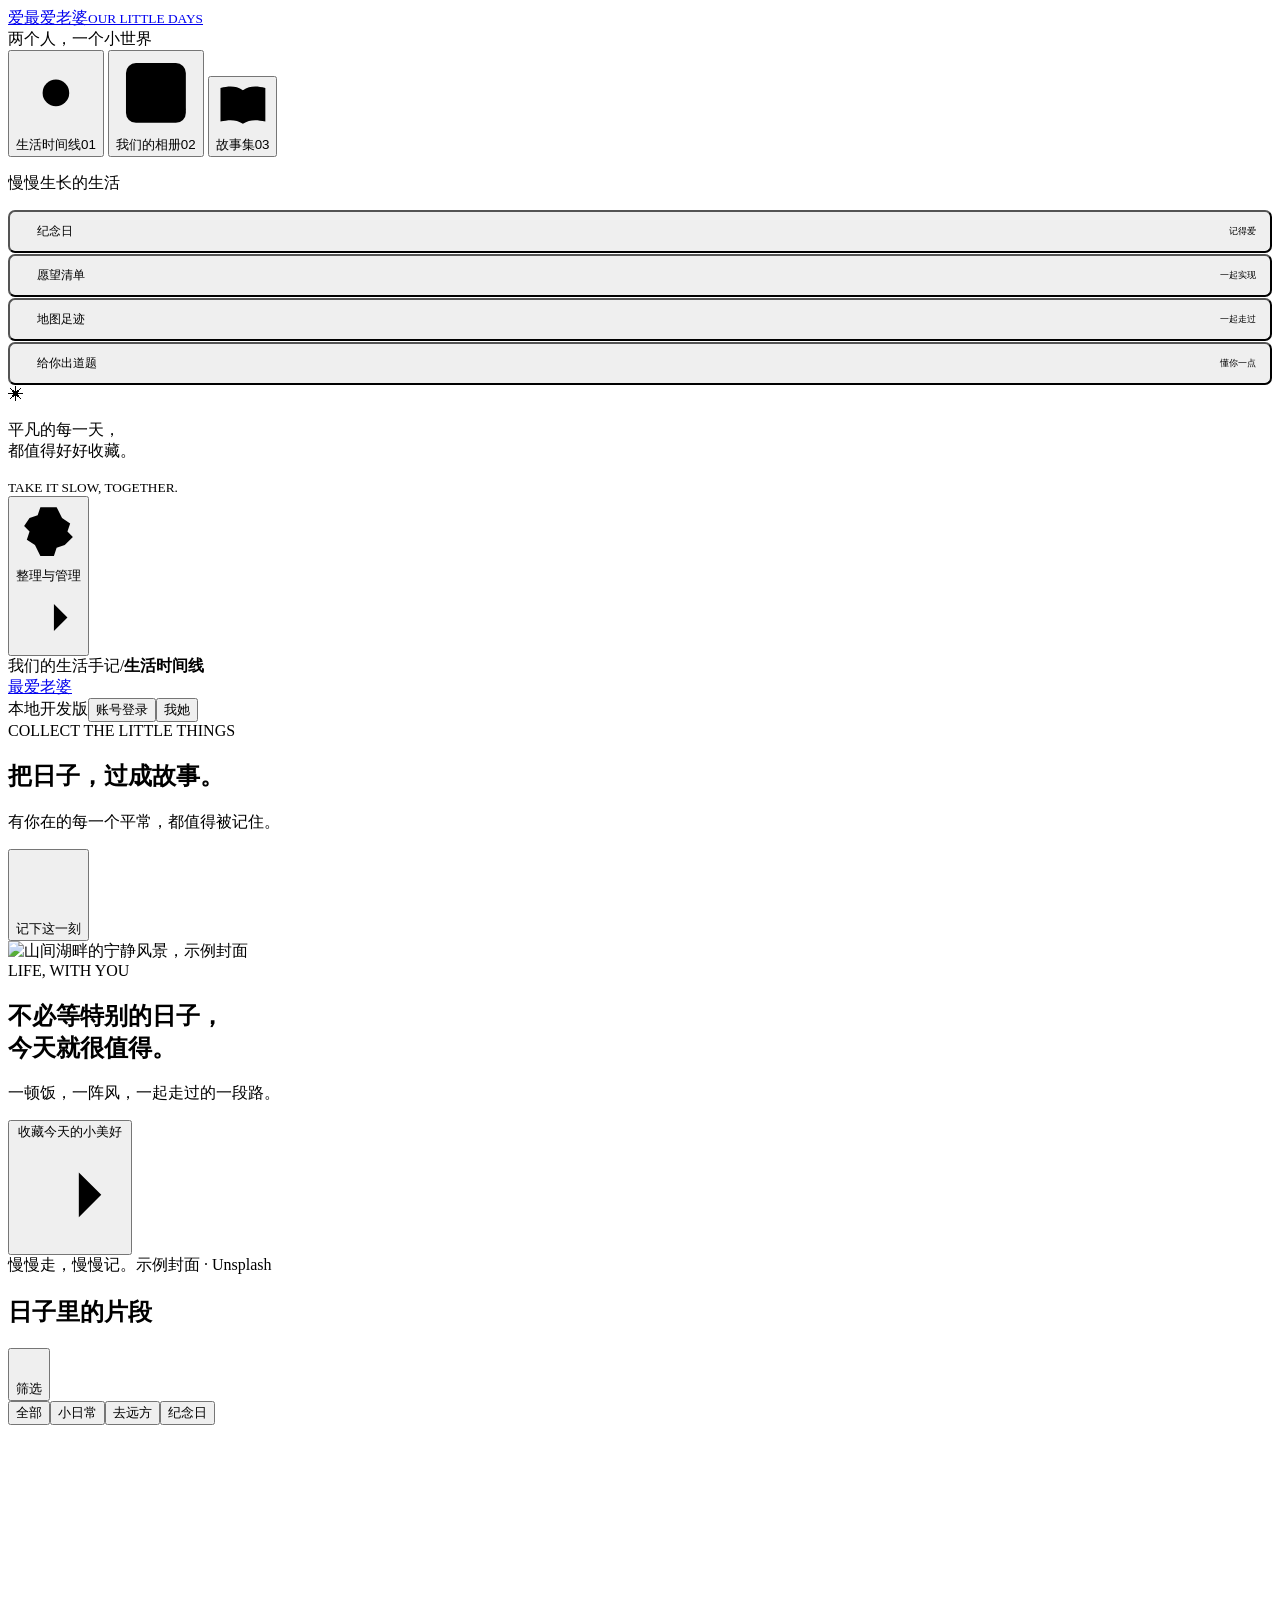
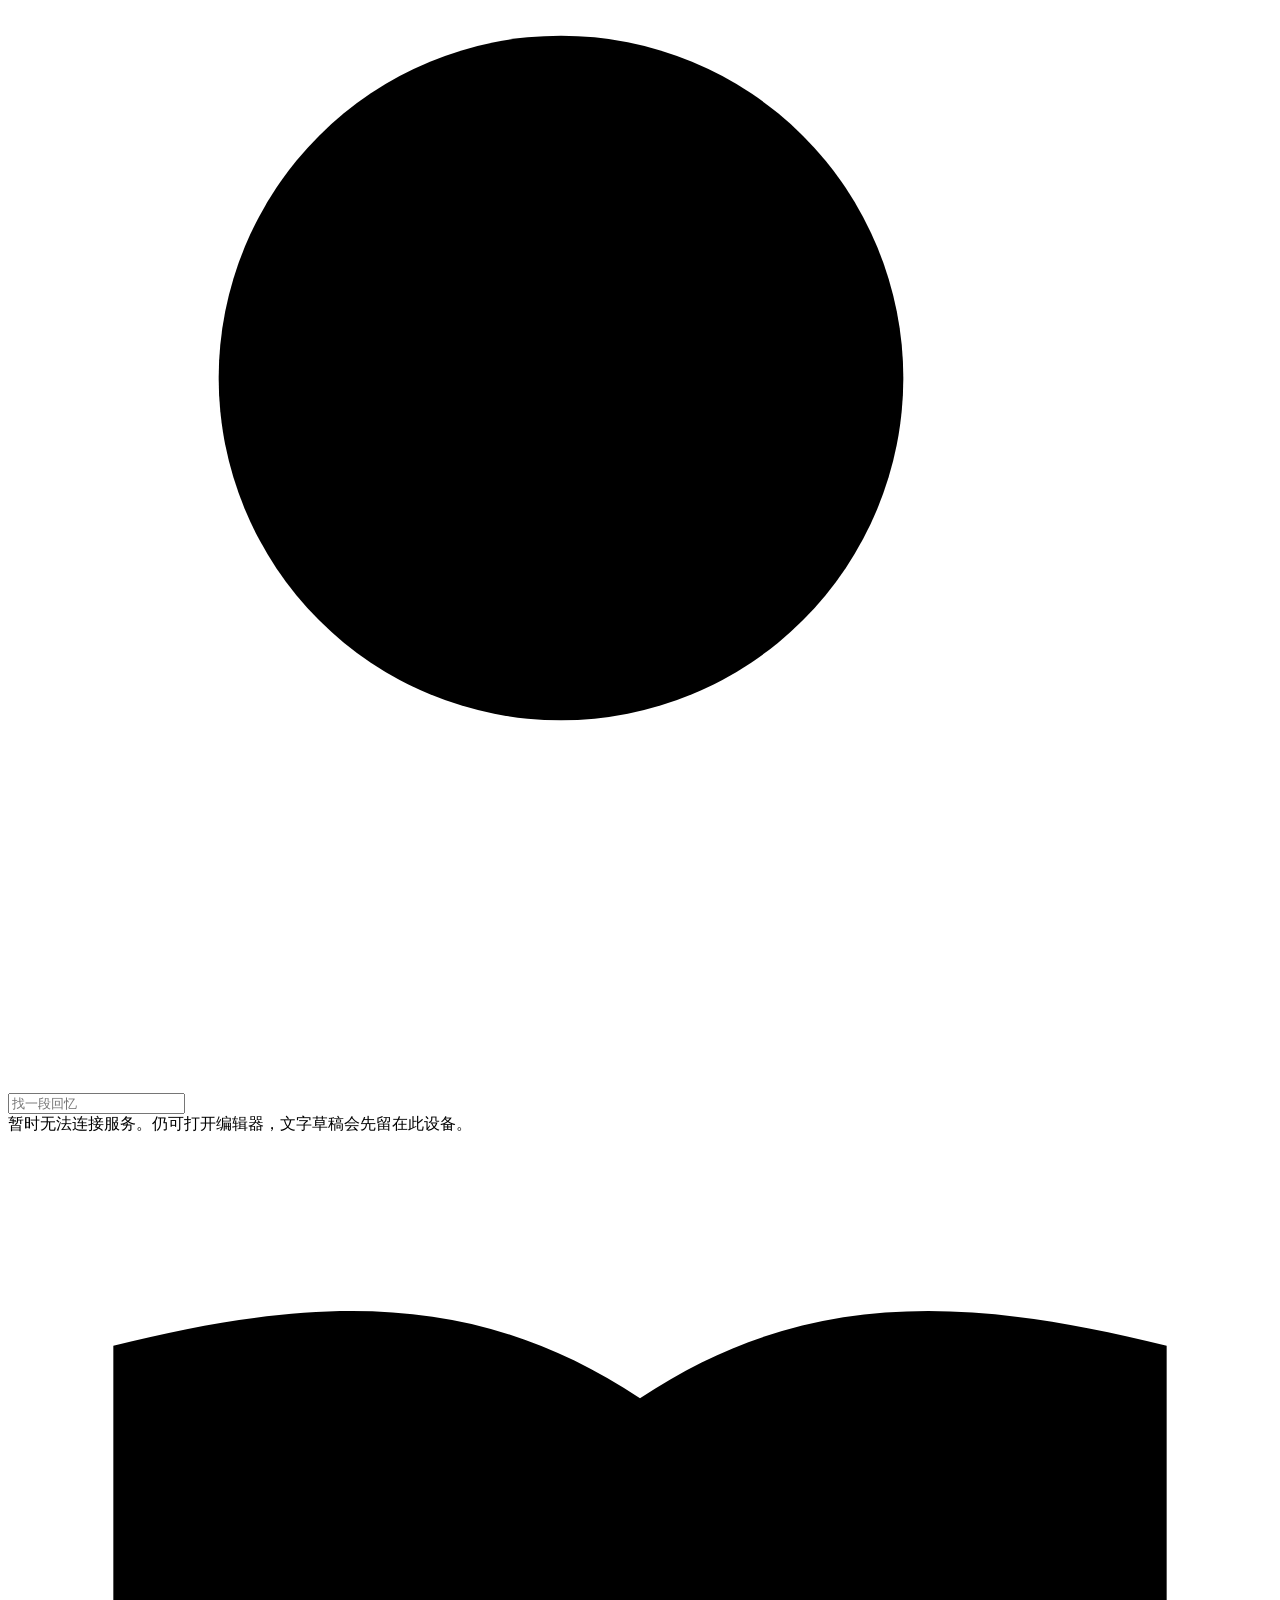
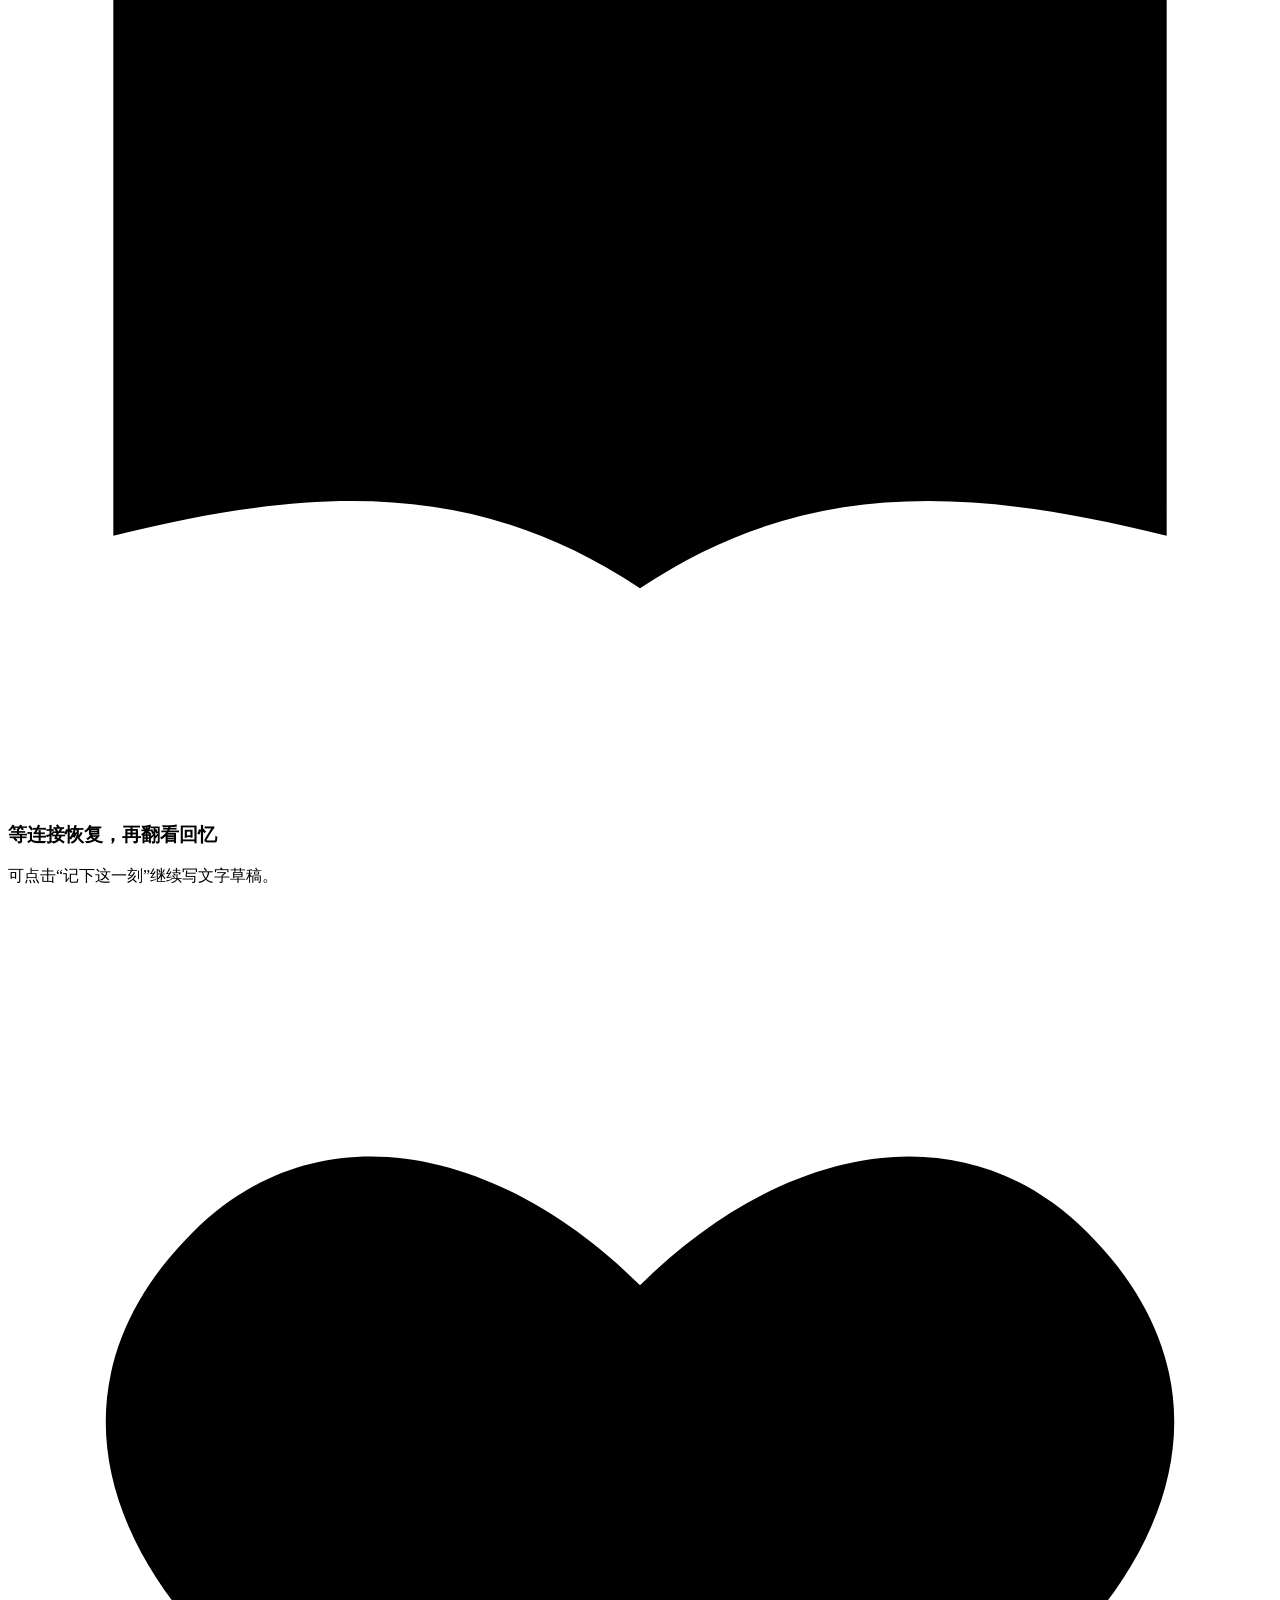
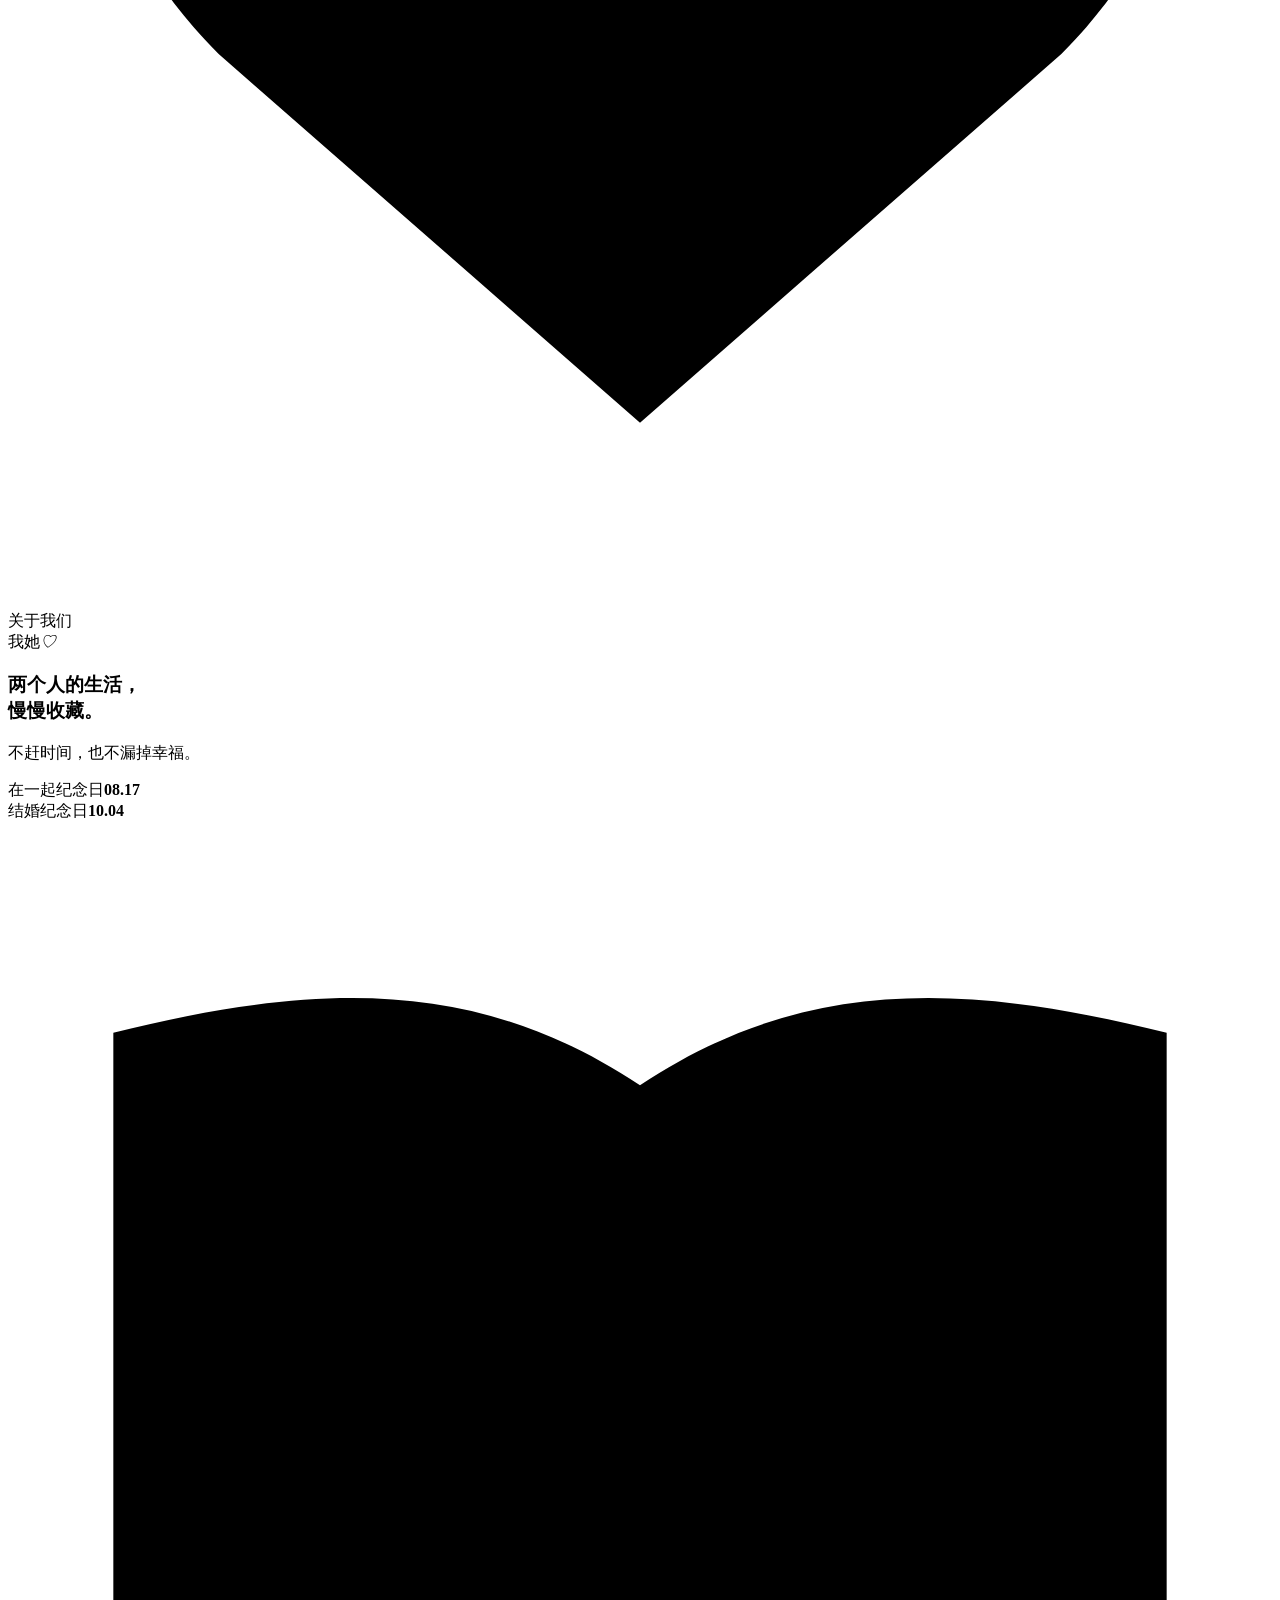
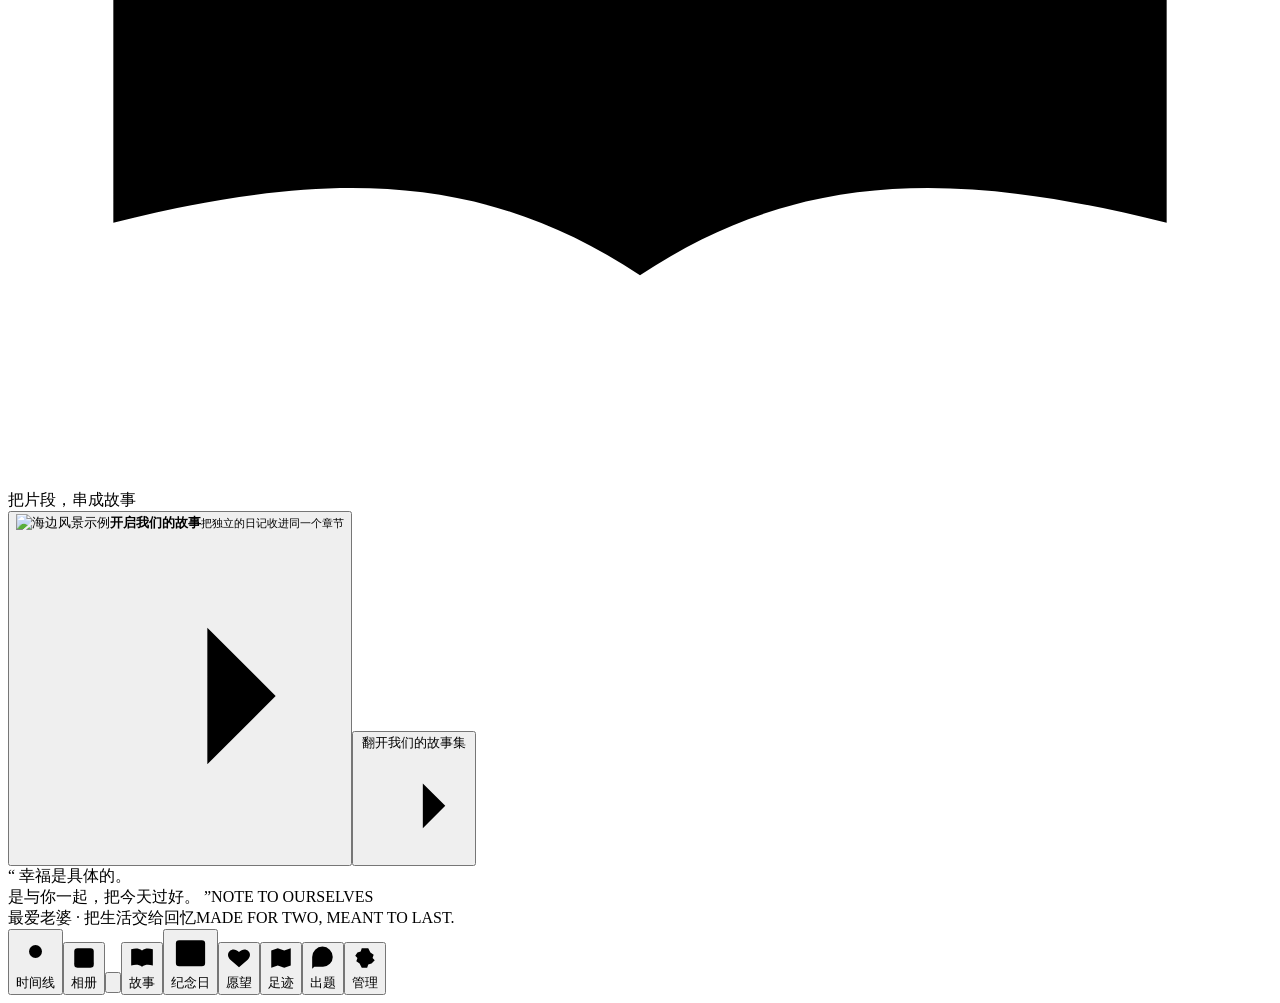
==== web/index.html @ 24e5218c "完善生活手记：数据库持久化、愿望、足迹、出题及媒体上传" ====
<!doctype html>
<html lang="zh-CN">
<head><meta charset="utf-8"><meta name="viewport" content="width=device-width,initial-scale=1"><meta name="theme-color" content="#fff5f7"><title>最爱老婆 · 我们的生活手记</title><link rel="stylesheet" href="styles.css"><link rel="stylesheet" href="vendor/leaflet/leaflet.css"><link rel="stylesheet" href="server.css"></head>
<body>
<aside class="sidebar">
  <a class="brand" href="#timeline"><span class="brand-mark">爱</span><span>最爱老婆<small>OUR LITTLE DAYS</small></span></a>
  <div class="home-label">两个人，一个小世界</div>
  <nav aria-label="主导航">
    <button data-view="timeline"><i data-icon="sun"></i>生活时间线<span>01</span></button>
    <button data-view="album"><i data-icon="image"></i>我们的相册<span>02</span></button>
    <button data-view="stories"><i data-icon="book"></i>故事集<span>03</span></button>
  </nav>
  <div class="nav-separator"></div><p class="nav-label">慢慢生长的生活</p>
  <button class="anniversary-nav" data-view="anniversaries"><i data-icon="calendar"></i>纪念日<span>记得爱</span></button>
  <button class="wish-nav" data-view="wishes"><i data-icon="heart"></i>愿望清单<span>一起实现</span></button>
  <button class="footprint-nav" data-view="footprints"><i data-icon="map"></i>地图足迹<span>一起走过</span></button>
  <button class="quiz-nav" data-view="quizzes"><i data-icon="message"></i>给你出道题<span>懂你一点</span></button>
  <div class="side-note"><span>✳</span><p>平凡的每一天，<br>都值得好好收藏。</p><small>TAKE IT SLOW, TOGETHER.</small></div>
  <button class="manage-link" data-view="manage"><i data-icon="settings"></i>整理与管理<i data-icon="arrow"></i></button>
</aside>
<div class="app-shell">
  <header class="topbar"><div class="breadcrumb">我们的生活手记<span>/</span><b id="crumb">生活时间线</b></div><a href="#timeline" class="mobile-brand">最爱老婆</a><div class="top-actions"><span class="preview-label"><span></span>本地开发版</span><button class="text-button account-access" id="accountAccess">账号登录</button><button class="avatar" aria-label="查看当前账号" id="profile">我<span>她</span></button></div></header>
  <main id="main">
    <section class="intro"><div><div class="eyebrow">COLLECT THE LITTLE THINGS</div><h1 id="pageTitle">把日子，过成故事<span>。</span></h1><p id="pageSubtitle">有你在的每一个平常，都值得被记住。</p></div><button class="button primary" id="compose"><i data-icon="plus"></i>记下这一刻</button></section>
    <section id="timelineView" class="view">
      <div class="hero"><img src="assets/mountain.jpg" alt="山间湖畔的宁静风景，示例封面"><div class="hero-shade"></div><div class="hero-content"><span class="hero-kicker">LIFE, WITH YOU</span><h2>不必等特别的日子，<br>今天就很值得。</h2><p>一顿饭，一阵风，一起走过的一段路。</p><button id="heroCompose">收藏今天的小美好 <i data-icon="arrow"></i></button></div><div class="hero-caption">慢慢走，慢慢记。<span>示例封面 · Unsplash</span></div></div>
      <div class="content-layout"><section class="feed-column"><div class="section-heading"><h2>日子里的片段<span id="recordCount"></span></h2><button class="text-button" id="filterToggle"><i data-icon="filter"></i>筛选</button></div>
        <div class="feed-controls"><div class="chips" id="tagFilters"><button class="chip active" data-tag="all">全部</button><button class="chip" data-tag="日常">小日常</button><button class="chip" data-tag="旅行">去远方</button><button class="chip" data-tag="纪念日">纪念日</button></div><label class="search"><i data-icon="search"></i><input id="search" placeholder="找一段回忆" aria-label="搜索文字和文件名"></label></div>
        <div class="extra-filters" id="extraFilters" hidden><label>年份<select id="yearFilter"><option value="all">全部年份</option></select></label><label>月份<select id="monthFilter"><option value="all">全部月份</option></select></label><label>故事<select id="storyFilter"><option value="all">全部故事</option></select></label><label>素材<select id="typeFilter"><option value="all">全部类型</option><option value="image">照片</option><option value="video">视频</option><option value="audio">音频</option><option value="document">文档</option><option value="text">纯文字</option></select></label></div>
        <div class="demo-note" id="demoNote" role="status">正在连接本机服务…</div><div id="feed"></div><div id="feedPager" class="pager"></div>
      </section><aside class="right-column"><div class="small-card together"><div class="mini-heading"><i data-icon="heart"></i>关于我们</div><div class="interlock"><span>我</span><span>她</span><i>♡</i></div><h3>两个人的生活，<br>慢慢收藏。</h3><p>不赶时间，也不漏掉幸福。</p><div class="tiny-line"></div><div class="couple-date"><span>在一起纪念日</span><b>08.17</b></div><div class="couple-date"><span>结婚纪念日</span><b>10.04</b></div></div>
      <div class="small-card story-pick"><div class="mini-heading"><i data-icon="book"></i>把片段，串成故事</div><button id="storyFeature" class="feature-story"><img src="assets/sea.jpg" alt="海边风景示例"><span><b>开启我们的故事</b><small>把独立的日记收进同一个章节</small></span><i data-icon="arrow"></i></button><button class="text-button all-stories" data-view="stories">翻开我们的故事集 <i data-icon="arrow"></i></button></div>
      <div class="margin-quote">“ 幸福是具体的。<br>是与你一起，把今天过好。 ”<span>NOTE TO OURSELVES</span></div></aside></div>
    </section>
    <section id="albumView" class="view" hidden><div class="section-heading"><h2>每一帧，都有回声</h2><span class="muted">照片与视频 · 按发生日期排列</span></div><div class="album-grid" id="albumGrid"></div><div id="albumPager" class="pager"></div></section>
    <section id="storiesView" class="view" hidden><div class="section-heading"><h2>一起走过的章节</h2><button class="button secondary" id="newStory"><i data-icon="plus"></i>新建故事</button></div><div class="stories-grid" id="storiesGrid"></div><div id="storiesPager" class="pager"></div></section>
    <section id="anniversariesView" class="view" hidden>
      <div class="anniversary-intro"><div><span class="eyebrow">LITTLE DATES, LOTS OF LOVE</span><h2>把重要的日子，放在心上。</h2><p>相遇、生日、一起许下的承诺，每一年都值得认真记得。</p></div><span class="anniversary-symbol" aria-hidden="true">♡</span></div>
      <div class="section-heading"><h2>我们的特别日子</h2><div class="anniversary-toolbar"><button class="button secondary" id="previewReminders">查看当前提醒</button><button class="button primary" id="newAnniversary"><i data-icon="plus"></i>添加纪念日</button></div></div>
      <p class="muted">按北京时间计算。在提醒日期内进入网站时弹出；每个纪念日可单独设置提前天数或关闭提醒。</p>
      <div id="anniversaryList" class="anniversary-grid"></div><div id="anniversaryPager" class="pager"></div>
    </section>
    <section id="wishesView" class="view" hidden>
      <div class="anniversary-intro"><div><span class="eyebrow">DREAM A LITTLE, TOGETHER</span><h2>把想做的事，一件件变成回忆。</h2><p>一趟旅行、一顿想吃的饭，或一个小小的约定，都可以从这里开始。</p></div><span class="anniversary-symbol" aria-hidden="true">✧</span></div>
      <div class="section-heading"><h2>我们想一起做的事</h2><button class="button primary" id="newWish"><i data-icon="plus"></i>许一个愿望</button></div>
      <div class="wish-progress"><div><b id="wishProgressText" role="status">正在翻开愿望清单…</b><span class="muted">慢慢来，每一步都算数。</span></div><progress id="wishProgress" max="1" value="0" aria-label="全部愿望的完成进度"></progress></div>
      <div class="wish-controls"><div class="chips" aria-label="愿望状态"><button class="chip active" data-wish-status="all" aria-pressed="true">全部</button><button class="chip" data-wish-status="pending" aria-pressed="false">待完成</button><button class="chip" data-wish-status="done" aria-pressed="false">已完成</button></div><label class="search"><i data-icon="search"></i><input id="wishSearch" maxlength="200" placeholder="找一个小愿望" aria-label="搜索愿望和备注"></label></div>
      <div class="wish-grid" id="wishList"></div><div id="wishPager" class="pager"></div>
    </section>
    <section id="footprintsView" class="view" hidden>
      <div class="section-heading"><div><h2>在中国地图上，留下我们的足迹</h2><p class="muted">点击地图标定地点，放大后可更细致地选点。</p></div><button class="button primary" id="addFootprint"><i data-icon="plus"></i>标定地点</button></div>
      <div class="footprint-layout"><div class="footprint-map-panel">
        <div class="map-toolbar"><button class="button secondary" id="resetChinaMap">回到全国</button><button class="button secondary" id="markMapCenter">标定地图中心</button><span class="muted">＋／－缩放 · 拖动浏览</span></div>
        <div id="chinaMap" class="china-map" aria-label="中国地图，可使用缩放按钮和方向键浏览后标定中心点"></div>
        <p id="mapStatus" class="map-status" role="status">正在展开中国地图…</p>
        <p class="muted map-explanation">省级地图用于回忆标注，不包含街道导航或地址搜索。</p>
      </div><aside class="footprint-list-panel"><div class="section-heading"><h2>标记过的地方 <span id="footprintCount">0</span></h2></div><label class="search footprint-search"><i data-icon="search"></i><input id="footprintSearch" maxlength="200" placeholder="查找地点或省份" aria-label="搜索足迹名称、省份和备注"></label><div id="footprintList"></div><div id="footprintPager" class="pager"></div></aside></div>
    </section>
    <section id="quizzesView" class="view" hidden>
      <div class="anniversary-intro"><div><span class="eyebrow">HOW WELL DO YOU KNOW ME?</span><h2>想问你的，都藏在这道题里。</h2><p>你出题，我来答。把每一次默契，认真留下来。</p></div><span class="anniversary-symbol" aria-hidden="true">?</span></div>
      <div class="section-heading"><h2>给对方的小考题</h2><button class="button primary" id="newQuestion"><i data-icon="plus"></i>给对方出题</button></div>
      <div id="quizAccountCard" class="quiz-account-card" role="status">正在确认当前账号…</div>
      <div class="chips quiz-tabs"><button class="chip active" data-quiz-tab="pending" aria-pressed="true">待我回答 <span id="quizPendingCount"></span></button><button class="chip" data-quiz-tab="created" aria-pressed="false">我出的题 <span id="quizCreatedCount"></span></button><button class="chip" data-quiz-tab="history" aria-pressed="false">答题记录 <span id="quizHistoryCount"></span></button></div>
      <div id="quizList" class="quiz-grid"></div><div id="quizPager" class="pager"></div>
      <p class="muted">支持单选和多选。自己出的题只有对方能答，每题保留一次正式提交；发布后题目固定，方便以后回看。</p>
    </section>
    <section id="manageView" class="view" hidden><div class="manage-tabs"><button class="chip active" data-manage="drafts">草稿箱</button><button class="chip" data-manage="trash">回收站</button><button class="chip" data-manage="backup">备份与恢复</button></div><div id="manageContent"></div></section>
    <footer class="footer"><span>最爱老婆 · 把生活交给回忆</span><span>MADE FOR TWO, MEANT TO LAST.</span></footer>
  </main>
</div>
<nav class="mobile-nav" aria-label="手机导航"><button data-view="timeline"><i data-icon="sun"></i>时间线</button><button data-view="album"><i data-icon="image"></i>相册</button><button id="mobileCompose" aria-label="发布记录" class="mobile-add"><i data-icon="plus"></i></button><button data-view="stories"><i data-icon="book"></i>故事</button><button data-view="anniversaries"><i data-icon="calendar"></i>纪念日</button><button data-view="wishes"><i data-icon="heart"></i>愿望</button><button data-view="footprints"><i data-icon="map"></i>足迹</button><button data-view="quizzes"><i data-icon="message"></i>出题</button><button data-view="manage"><i data-icon="settings"></i>管理</button></nav>
<dialog id="editor" class="editor-dialog"><form id="entryForm"><div class="dialog-heading"><div><small>A LITTLE MOMENT</small><h2 id="editorTitle">记下这一刻</h2></div><button type="button" class="icon-button" data-close="editor" aria-label="保存草稿并关闭"><i data-icon="close"></i></button></div><input id="entryTitle" class="title-input" placeholder="给这一刻起个名字（选填）" maxlength="100" aria-label="记录标题"><textarea id="entryBody" placeholder="今天，有什么想和未来的我们分享？" aria-label="记录正文"></textarea><label class="upload-zone" id="mediaDropZone"><i data-icon="plus"></i><b>添加照片、视频、音频或文档</b><span>支持多选，也可拖入文件；失败可逐个重试</span><input id="mediaInput" type="file" multiple hidden></label><input id="mediaReselect" type="file" hidden><div id="attachmentList" class="media-upload-list"></div><p class="muted">已成功文件会保留。关闭或刷新后，未传完的文件需要重新选择。HEIC/MOV 可保留原件，Live Photo 配对与播放仍待验证。</p><div class="field-grid"><label>发生日期<input id="entryDate" type="date" required></label><label>在哪里<input id="entryPlace" placeholder="例如：家里、海边"></label><label>标签<input id="entryTags" placeholder="多个标签用逗号分隔"></label><label>收进故事<select id="entryStory"></select></label></div><p class="editor-hint">文字及已完成附件保存到本机服务；断网时文字草稿先留在此设备。</p><p id="editorError" class="form-error" role="alert" hidden></p><div class="dialog-footer"><span id="draftStatus" role="status">文字会自动存为草稿</span><button type="button" class="button secondary" id="saveDraft">存草稿</button><button type="submit" class="button primary">保存这段生活 <i data-icon="arrow"></i></button></div></form></dialog>
<dialog id="detail" class="detail-dialog"><div class="detail-top"><span class="eyebrow">A PAGE OF OUR LIFE</span><button class="icon-button" data-close="detail" aria-label="关闭详情"><i data-icon="close"></i></button></div><div id="detailContent"></div></dialog>
<dialog id="storyDialog" class="story-dialog"><form id="storyForm"><div class="dialog-heading"><h2>开启一个新故事</h2><button type="button" class="icon-button" data-close="storyDialog" aria-label="关闭"><i data-icon="close"></i></button></div><label>故事名称<input id="storyName" required maxlength="60" placeholder="例如：我们的第一次自驾旅行"></label><label>写一段开场白<textarea id="storyDescription" placeholder="想把哪些日子收进来？"></textarea></label><button class="button primary" type="submit">创建故事</button></form></dialog>
<dialog id="anniversaryDialog" class="anniversary-dialog" aria-labelledby="anniversaryEditorTitle"><form id="anniversaryForm">
  <div class="dialog-heading"><div><small>A DATE TO REMEMBER</small><h2 id="anniversaryEditorTitle">添加纪念日</h2></div><button type="button" class="icon-button" data-close="anniversaryDialog" aria-label="关闭纪念日编辑"><i data-icon="close"></i></button></div>
  <div class="field-grid">
    <label class="full-width">日子叫什么<input id="anniversaryName" required maxlength="60" placeholder="例如：第一次一起旅行"></label>
    <label>类型<select id="anniversaryKind"><option value="anniversary">纪念日</option><option value="birthday">生日</option><option value="other">其他特别日子</option></select></label>
    <label>历法<select id="anniversaryCalendar" required><option value="unconfirmed">待确认（暂不提醒）</option><option value="solar">公历</option></select></label>
    <label>月份<input id="anniversaryMonth" type="number" required min="1" max="12" inputmode="numeric"></label>
    <label>日期<input id="anniversaryDay" type="number" required min="1" max="31" inputmode="numeric"></label>
    <label>起始年份（选填）<input id="anniversaryYear" type="number" min="1" max="9998" inputmode="numeric" placeholder="生日可填出生年份"></label>
    <label>提前几天提醒<input id="anniversaryLead" type="number" min="0" max="30" required value="0" inputmode="numeric"><small>默认 0：仅当天进入网站时提醒</small></label>
    <label class="full-width">想记住的话<textarea id="anniversaryNote" maxlength="2000" placeholder="给这个日子留一句话（选填）"></textarea></label>
  </div>
  <label class="reminder-switch"><input id="anniversaryEnabled" type="checkbox" checked>开启进入网站时的提醒</label>
  <p class="muted">不填年份就只记日期，不计算年龄或周年数。公历 2 月 29 日只在实际闰日提醒。</p>
  <p id="anniversaryError" class="form-error" role="alert" hidden></p>
  <div class="dialog-footer"><button type="button" class="button secondary" data-close="anniversaryDialog">取消</button><button type="submit" class="button primary">保存这个日子</button></div>
</form></dialog>
<dialog id="wishDialog" class="anniversary-dialog wish-dialog" aria-labelledby="wishEditorTitle"><form id="wishForm">
  <div class="dialog-heading"><div><small>OUR LITTLE WISH</small><h2 id="wishEditorTitle">许一个愿望</h2></div><button type="button" class="icon-button" data-close="wishDialog" aria-label="关闭愿望编辑"><i data-icon="close"></i></button></div>
  <div class="field-grid">
    <label class="full-width">想一起做什么<input id="wishTitle" required maxlength="100" placeholder="例如：一起去海边看日出"></label>
    <label class="full-width">想在哪天完成（选填）<input id="wishTargetDate" type="date"></label>
    <label class="full-width">记下期待和小计划（选填）<textarea id="wishNote" maxlength="5000" placeholder="为什么想做这件事？有什么想准备的？"></textarea></label>
  </div>
  <p id="wishError" class="form-error" role="alert" hidden></p>
  <div class="dialog-footer"><button type="button" class="button secondary" data-close="wishDialog">取消</button><button type="submit" class="button primary">把愿望记下来</button></div>
</form></dialog>
<dialog id="footprintDialog" class="anniversary-dialog" aria-labelledby="footprintEditorTitle"><form id="footprintForm">
  <div class="dialog-heading"><div><small>A PLACE WITH YOU</small><h2 id="footprintEditorTitle">记下这个地点</h2></div><button type="button" class="icon-button" data-close="footprintDialog" aria-label="关闭地点编辑"><i data-icon="close"></i></button></div>
  <div class="field-grid"><label class="full-width">地点名称<input id="footprintName" required maxlength="100" placeholder="例如：一起散步的海边"></label><label>省份／地区（选填）<input id="footprintProvince" maxlength="60"></label><label>到访日期（选填）<input id="footprintDate" type="date"></label><label class="full-width">在这里的回忆（选填）<textarea id="footprintNote" maxlength="5000" placeholder="把那天的一点小事留在这里"></textarea></label></div>
  <div class="selected-location"><span id="footprintCoordinates" class="muted"></span><button type="button" class="text-button" id="repositionFootprint">重新在地图上选点</button></div>
  <p id="footprintError" class="form-error" role="alert" hidden></p>
  <div class="dialog-footer"><button type="button" class="button secondary" data-close="footprintDialog">取消</button><button type="submit" class="button primary">保存这个地点</button></div>
</form></dialog>
<dialog id="authDialog" class="anniversary-dialog auth-dialog" aria-labelledby="authTitle">
  <div class="dialog-heading"><div><small>JUST THE TWO OF US</small><h2 id="authTitle">登录自己的账号</h2></div><button class="icon-button" data-close="authDialog" aria-label="关闭账号窗口"><i data-icon="close"></i></button></div>
  <p class="muted">用各自的账号出题和答题，题目会自动交给另一位。</p>
  <p id="authSetupNotice" class="local-note" hidden>请先在服务主机打开 http://127.0.0.1:8000，设置两个人的账号，再在手机上登录。</p>
  <form id="authSetupForm" hidden>
    <p class="muted">首次使用设置两人账号，密码由你们自己填写。</p>
    <fieldset><legend>第一位</legend><div class="field-grid"><label>显示名字<input id="setupName1" required maxlength="30" value="我" autocomplete="off"></label><label>登录名<input id="setupUsername1" required minlength="3" maxlength="32" pattern="[a-zA-Z0-9][a-zA-Z0-9_.-]*" placeholder="3–32 位英文或数字" autocomplete="off"></label><label class="full-width">登录密码<input id="setupPassword1" type="password" required minlength="8" maxlength="128" autocomplete="new-password" placeholder="至少 8 位"></label></div></fieldset>
    <fieldset><legend>第二位</legend><div class="field-grid"><label>显示名字<input id="setupName2" required maxlength="30" value="她" autocomplete="off"></label><label>登录名<input id="setupUsername2" required minlength="3" maxlength="32" pattern="[a-zA-Z0-9][a-zA-Z0-9_.-]*" placeholder="与第一位的登录名不同" autocomplete="off"></label><label class="full-width">登录密码<input id="setupPassword2" type="password" required minlength="8" maxlength="128" autocomplete="new-password" placeholder="至少 8 位"></label></div></fieldset>
    <button class="button primary" type="submit">设置两人账号</button>
  </form>
  <form id="authLoginForm" hidden><div class="field-grid"><label class="full-width">登录名<input id="loginUsername" required maxlength="32" autocomplete="username"></label><label class="full-width">密码<input id="loginPassword" type="password" required maxlength="128" autocomplete="current-password"></label></div><button class="button primary" type="submit">登录</button></form>
  <div id="authSignedIn" hidden><p id="authCurrentName"></p><button class="button secondary" id="logoutAccount">退出当前账号</button></div>
  <p id="authError" class="form-error" role="alert" hidden></p>
</dialog>
<dialog id="questionDialog" class="anniversary-dialog question-dialog" aria-labelledby="questionEditorTitle"><form id="questionForm">
  <div class="dialog-heading"><div><small>A LITTLE QUESTION FOR YOU</small><h2 id="questionEditorTitle">给对方出道题</h2></div><button type="button" class="icon-button" data-close="questionDialog" aria-label="关闭出题窗口"><i data-icon="close"></i></button></div>
  <div class="field-grid"><label class="full-width">想问对方什么<textarea id="questionBody" required maxlength="3000" placeholder="例如：我最想和你一起去哪里？"></textarea></label><label class="full-width">题型<select id="questionKind"><option value="single">单选题</option><option value="multiple">多选题（全选对才算答对）</option></select></label></div>
  <p class="muted">填写 2–6 个不同的选项，并勾选正确答案。</p><div id="questionOptions"></div><button type="button" class="text-button" id="addQuestionOption">＋ 再加一个选项</button>
  <div class="field-grid"><label class="full-width">答案解析（选填，提交后对方可见）<textarea id="questionExplanation" maxlength="3000" placeholder="给答案留一句话"></textarea></label></div>
  <p class="muted">发布后题目固定。出题人不能回答自己的题，对方每题只有一次正式提交。</p><p id="questionError" class="form-error" role="alert" hidden></p>
  <div class="dialog-footer"><button type="button" class="button secondary" data-close="questionDialog">取消</button><button class="button primary" type="submit">发给对方来回答</button></div>
</form></dialog>
<dialog id="quizAnswerDialog" class="detail-dialog quiz-answer-dialog" aria-labelledby="quizDetailTitle"><div class="detail-top"><span class="eyebrow">A LITTLE MORE ABOUT US</span><button class="icon-button" data-close="quizAnswerDialog" aria-label="关闭题目"><i data-icon="close"></i></button></div><div id="quizDetailContent"></div></dialog>
<dialog id="reminderDialog" class="reminder-dialog" aria-labelledby="reminderTitle">
  <div class="dialog-heading"><span class="eyebrow">SOMETHING TO CELEBRATE</span><button class="icon-button" data-close="reminderDialog" aria-label="关闭纪念日提醒"><i data-icon="close"></i></button></div>
  <div class="reminder-heart" aria-hidden="true">♡</div><h2 id="reminderTitle">有个特别的日子，想提醒你。</h2><p class="muted" id="reminderDate"></p>
  <div id="reminderItems"></div><p id="reminderMore" class="muted" hidden>还有更多提醒，可在纪念日页面查看。</p>
  <div class="dialog-footer"><button class="button secondary" id="reminderManage">看看我们的纪念日</button><button class="button primary" data-close="reminderDialog">记在心里了</button></div>
</dialog>
<div class="toast" id="toast" role="status" hidden></div><script src="vendor/leaflet/leaflet.js"></script><script src="map.js"></script><script src="quizzes.js"></script><script src="media.js"></script><script src="app.js"></script>
</body></html>
---- web/vendor/leaflet/leaflet.css ----
/* required styles */

.leaflet-pane,
.leaflet-tile,
.leaflet-marker-icon,
.leaflet-marker-shadow,
.leaflet-tile-container,
.leaflet-pane > svg,
.leaflet-pane > canvas,
.leaflet-zoom-box,
.leaflet-image-layer,
.leaflet-layer {
	position: absolute;
	left: 0;
	top: 0;
	}
.leaflet-container {
	overflow: hidden;
	}
.leaflet-tile,
.leaflet-marker-icon,
.leaflet-marker-shadow {
	-webkit-user-select: none;
	   -moz-user-select: none;
	        user-select: none;
	  -webkit-user-drag: none;
	}
/* Prevents IE11 from highlighting tiles in blue */
.leaflet-tile::selection {
	background: transparent;
}
/* Safari renders non-retina tile on retina better with this, but Chrome is worse */
.leaflet-safari .leaflet-tile {
	image-rendering: -webkit-optimize-contrast;
	}
/* hack that prevents hw layers "stretching" when loading new tiles */
.leaflet-safari .leaflet-tile-container {
	width: 1600px;
	height: 1600px;
	-webkit-transform-origin: 0 0;
	}
.leaflet-marker-icon,
.leaflet-marker-shadow {
	display: block;
	}
/* .leaflet-container svg: reset svg max-width decleration shipped in Joomla! (joomla.org) 3.x */
/* .leaflet-container img: map is broken in FF if you have max-width: 100% on tiles */
.leaflet-container .leaflet-overlay-pane svg {
	max-width: none !important;
	max-height: none !important;
	}
.leaflet-container .leaflet-marker-pane img,
.leaflet-container .leaflet-shadow-pane img,
.leaflet-container .leaflet-tile-pane img,
.leaflet-container img.leaflet-image-layer,
.leaflet-container .leaflet-tile {
	max-width: none !important;
	max-height: none !important;
	width: auto;
	padding: 0;
	}

.leaflet-container img.leaflet-tile {
	/* See: https://bugs.chromium.org/p/chromium/issues/detail?id=600120 */
	mix-blend-mode: plus-lighter;
}

.leaflet-container.leaflet-touch-zoom {
	-ms-touch-action: pan-x pan-y;
	touch-action: pan-x pan-y;
	}
.leaflet-container.leaflet-touch-drag {
	-ms-touch-action: pinch-zoom;
	/* Fallback for FF which doesn't support pinch-zoom */
	touch-action: none;
	touch-action: pinch-zoom;
}
.leaflet-container.leaflet-touch-drag.leaflet-touch-zoom {
	-ms-touch-action: none;
	touch-action: none;
}
.leaflet-container {
	-webkit-tap-highlight-color: transparent;
}
.leaflet-container a {
	-webkit-tap-highlight-color: rgba(51, 181, 229, 0.4);
}
.leaflet-tile {
	filter: inherit;
	visibility: hidden;
	}
.leaflet-tile-loaded {
	visibility: inherit;
	}
.leaflet-zoom-box {
	width: 0;
	height: 0;
	-moz-box-sizing: border-box;
	     box-sizing: border-box;
	z-index: 800;
	}
/* workaround for https://bugzilla.mozilla.org/show_bug.cgi?id=888319 */
.leaflet-overlay-pane svg {
	-moz-user-select: none;
	}

.leaflet-pane         { z-index: 400; }

.leaflet-tile-pane    { z-index: 200; }
.leaflet-overlay-pane { z-index: 400; }
.leaflet-shadow-pane  { z-index: 500; }
.leaflet-marker-pane  { z-index: 600; }
.leaflet-tooltip-pane   { z-index: 650; }
.leaflet-popup-pane   { z-index: 700; }

.leaflet-map-pane canvas { z-index: 100; }
.leaflet-map-pane svg    { z-index: 200; }

.leaflet-vml-shape {
	width: 1px;
	height: 1px;
	}
.lvml {
	behavior: url(#default#VML);
	display: inline-block;
	position: absolute;
	}


/* control positioning */

.leaflet-control {
	position: relative;
	z-index: 800;
	pointer-events: visiblePainted; /* IE 9-10 doesn't have auto */
	pointer-events: auto;
	}
.leaflet-top,
.leaflet-bottom {
	position: absolute;
	z-index: 1000;
	pointer-events: none;
	}
.leaflet-top {
	top: 0;
	}
.leaflet-right {
	right: 0;
	}
.leaflet-bottom {
	bottom: 0;
	}
.leaflet-left {
	left: 0;
	}
.leaflet-control {
	float: left;
	clear: both;
	}
.leaflet-right .leaflet-control {
	float: right;
	}
.leaflet-top .leaflet-control {
	margin-top: 10px;
	}
.leaflet-bottom .leaflet-control {
	margin-bottom: 10px;
	}
.leaflet-left .leaflet-control {
	margin-left: 10px;
	}
.leaflet-right .leaflet-control {
	margin-right: 10px;
	}


/* zoom and fade animations */

.leaflet-fade-anim .leaflet-popup {
	opacity: 0;
	-webkit-transition: opacity 0.2s linear;
	   -moz-transition: opacity 0.2s linear;
	        transition: opacity 0.2s linear;
	}
.leaflet-fade-anim .leaflet-map-pane .leaflet-popup {
	opacity: 1;
	}
.leaflet-zoom-animated {
	-webkit-transform-origin: 0 0;
	    -ms-transform-origin: 0 0;
	        transform-origin: 0 0;
	}
svg.leaflet-zoom-animated {
	will-change: transform;
}

.leaflet-zoom-anim .leaflet-zoom-animated {
	-webkit-transition: -webkit-transform 0.25s cubic-bezier(0,0,0.25,1);
	   -moz-transition:    -moz-transform 0.25s cubic-bezier(0,0,0.25,1);
	        transition:         transform 0.25s cubic-bezier(0,0,0.25,1);
	}
.leaflet-zoom-anim .leaflet-tile,
.leaflet-pan-anim .leaflet-tile {
	-webkit-transition: none;
	   -moz-transition: none;
	        transition: none;
	}

.leaflet-zoom-anim .leaflet-zoom-hide {
	visibility: hidden;
	}


/* cursors */

.leaflet-interactive {
	cursor: pointer;
	}
.leaflet-grab {
	cursor: -webkit-grab;
	cursor:    -moz-grab;
	cursor:         grab;
	}
.leaflet-crosshair,
.leaflet-crosshair .leaflet-interactive {
	cursor: crosshair;
	}
.leaflet-popup-pane,
.leaflet-control {
	cursor: auto;
	}
.leaflet-dragging .leaflet-grab,
.leaflet-dragging .leaflet-grab .leaflet-interactive,
.leaflet-dragging .leaflet-marker-draggable {
	cursor: move;
	cursor: -webkit-grabbing;
	cursor:    -moz-grabbing;
	cursor:         grabbing;
	}

/* marker & overlays interactivity */
.leaflet-marker-icon,
.leaflet-marker-shadow,
.leaflet-image-layer,
.leaflet-pane > svg path,
.leaflet-tile-container {
	pointer-events: none;
	}

.leaflet-marker-icon.leaflet-interactive,
.leaflet-image-layer.leaflet-interactive,
.leaflet-pane > svg path.leaflet-interactive,
svg.leaflet-image-layer.leaflet-interactive path {
	pointer-events: visiblePainted; /* IE 9-10 doesn't have auto */
	pointer-events: auto;
	}

/* visual tweaks */

.leaflet-container {
	background: #ddd;
	outline-offset: 1px;
	}
.leaflet-container a {
	color: #0078A8;
	}
.leaflet-zoom-box {
	border: 2px dotted #38f;
	background: rgba(255,255,255,0.5);
	}


/* general typography */
.leaflet-container {
	font-family: "Helvetica Neue", Arial, Helvetica, sans-serif;
	font-size: 12px;
	font-size: 0.75rem;
	line-height: 1.5;
	}


/* general toolbar styles */

.leaflet-bar {
	box-shadow: 0 1px 5px rgba(0,0,0,0.65);
	border-radius: 4px;
	}
.leaflet-bar a {
	background-color: #fff;
	border-bottom: 1px solid #ccc;
	width: 26px;
	height: 26px;
	line-height: 26px;
	display: block;
	text-align: center;
	text-decoration: none;
	color: black;
	}
.leaflet-bar a,
.leaflet-control-layers-toggle {
	background-position: 50% 50%;
	background-repeat: no-repeat;
	display: block;
	}
.leaflet-bar a:hover,
.leaflet-bar a:focus {
	background-color: #f4f4f4;
	}
.leaflet-bar a:first-child {
	border-top-left-radius: 4px;
	border-top-right-radius: 4px;
	}
.leaflet-bar a:last-child {
	border-bottom-left-radius: 4px;
	border-bottom-right-radius: 4px;
	border-bottom: none;
	}
.leaflet-bar a.leaflet-disabled {
	cursor: default;
	background-color: #f4f4f4;
	color: #bbb;
	}

.leaflet-touch .leaflet-bar a {
	width: 30px;
	height: 30px;
	line-height: 30px;
	}
.leaflet-touch .leaflet-bar a:first-child {
	border-top-left-radius: 2px;
	border-top-right-radius: 2px;
	}
.leaflet-touch .leaflet-bar a:last-child {
	border-bottom-left-radius: 2px;
	border-bottom-right-radius: 2px;
	}

/* zoom control */

.leaflet-control-zoom-in,
.leaflet-control-zoom-out {
	font: bold 18px 'Lucida Console', Monaco, monospace;
	text-indent: 1px;
	}

.leaflet-touch .leaflet-control-zoom-in, .leaflet-touch .leaflet-control-zoom-out  {
	font-size: 22px;
	}


/* layers control */

.leaflet-control-layers {
	box-shadow: 0 1px 5px rgba(0,0,0,0.4);
	background: #fff;
	border-radius: 5px;
	}
.leaflet-control-layers-toggle {
	background-image: url(images/layers.png);
	width: 36px;
	height: 36px;
	}
.leaflet-retina .leaflet-control-layers-toggle {
	background-image: url(images/layers-2x.png);
	background-size: 26px 26px;
	}
.leaflet-touch .leaflet-control-layers-toggle {
	width: 44px;
	height: 44px;
	}
.leaflet-control-layers .leaflet-control-layers-list,
.leaflet-control-layers-expanded .leaflet-control-layers-toggle {
	display: none;
	}
.leaflet-control-layers-expanded .leaflet-control-layers-list {
	display: block;
	position: relative;
	}
.leaflet-control-layers-expanded {
	padding: 6px 10px 6px 6px;
	color: #333;
	background: #fff;
	}
.leaflet-control-layers-scrollbar {
	overflow-y: scroll;
	overflow-x: hidden;
	padding-right: 5px;
	}
.leaflet-control-layers-selector {
	margin-top: 2px;
	position: relative;
	top: 1px;
	}
.leaflet-control-layers label {
	display: block;
	font-size: 13px;
	font-size: 1.08333em;
	}
.leaflet-control-layers-separator {
	height: 0;
	border-top: 1px solid #ddd;
	margin: 5px -10px 5px -6px;
	}

/* Default icon URLs */
.leaflet-default-icon-path { /* used only in path-guessing heuristic, see L.Icon.Default */
	background-image: url(images/marker-icon.png);
	}


/* attribution and scale controls */

.leaflet-container .leaflet-control-attribution {
	background: #fff;
	background: rgba(255, 255, 255, 0.8);
	margin: 0;
	}
.leaflet-control-attribution,
.leaflet-control-scale-line {
	padding: 0 5px;
	color: #333;
	line-height: 1.4;
	}
.leaflet-control-attribution a {
	text-decoration: none;
	}
.leaflet-control-attribution a:hover,
.leaflet-control-attribution a:focus {
	text-decoration: underline;
	}
.leaflet-attribution-flag {
	display: inline !important;
	vertical-align: baseline !important;
	width: 1em;
	height: 0.6669em;
	}
.leaflet-left .leaflet-control-scale {
	margin-left: 5px;
	}
.leaflet-bottom .leaflet-control-scale {
	margin-bottom: 5px;
	}
.leaflet-control-scale-line {
	border: 2px solid #777;
	border-top: none;
	line-height: 1.1;
	padding: 2px 5px 1px;
	white-space: nowrap;
	-moz-box-sizing: border-box;
	     box-sizing: border-box;
	background: rgba(255, 255, 255, 0.8);
	text-shadow: 1px 1px #fff;
	}
.leaflet-control-scale-line:not(:first-child) {
	border-top: 2px solid #777;
	border-bottom: none;
	margin-top: -2px;
	}
.leaflet-control-scale-line:not(:first-child):not(:last-child) {
	border-bottom: 2px solid #777;
	}

.leaflet-touch .leaflet-control-attribution,
.leaflet-touch .leaflet-control-layers,
.leaflet-touch .leaflet-bar {
	box-shadow: none;
	}
.leaflet-touch .leaflet-control-layers,
.leaflet-touch .leaflet-bar {
	border: 2px solid rgba(0,0,0,0.2);
	background-clip: padding-box;
	}


/* popup */

.leaflet-popup {
	position: absolute;
	text-align: center;
	margin-bottom: 20px;
	}
.leaflet-popup-content-wrapper {
	padding: 1px;
	text-align: left;
	border-radius: 12px;
	}
.leaflet-popup-content {
	margin: 13px 24px 13px 20px;
	line-height: 1.3;
	font-size: 13px;
	font-size: 1.08333em;
	min-height: 1px;
	}
.leaflet-popup-content p {
	margin: 17px 0;
	margin: 1.3em 0;
	}
.leaflet-popup-tip-container {
	width: 40px;
	height: 20px;
	position: absolute;
	left: 50%;
	margin-top: -1px;
	margin-left: -20px;
	overflow: hidden;
	pointer-events: none;
	}
.leaflet-popup-tip {
	width: 17px;
	height: 17px;
	padding: 1px;

	margin: -10px auto 0;
	pointer-events: auto;

	-webkit-transform: rotate(45deg);
	   -moz-transform: rotate(45deg);
	    -ms-transform: rotate(45deg);
	        transform: rotate(45deg);
	}
.leaflet-popup-content-wrapper,
.leaflet-popup-tip {
	background: white;
	color: #333;
	box-shadow: 0 3px 14px rgba(0,0,0,0.4);
	}
.leaflet-container a.leaflet-popup-close-button {
	position: absolute;
	top: 0;
	right: 0;
	border: none;
	text-align: center;
	width: 24px;
	height: 24px;
	font: 16px/24px Tahoma, Verdana, sans-serif;
	color: #757575;
	text-decoration: none;
	background: transparent;
	}
.leaflet-container a.leaflet-popup-close-button:hover,
.leaflet-container a.leaflet-popup-close-button:focus {
	color: #585858;
	}
.leaflet-popup-scrolled {
	overflow: auto;
	}

.leaflet-oldie .leaflet-popup-content-wrapper {
	-ms-zoom: 1;
	}
.leaflet-oldie .leaflet-popup-tip {
	width: 24px;
	margin: 0 auto;

	-ms-filter: "progid:DXImageTransform.Microsoft.Matrix(M11=0.70710678, M12=0.70710678, M21=-0.70710678, M22=0.70710678)";
	filter: progid:DXImageTransform.Microsoft.Matrix(M11=0.70710678, M12=0.70710678, M21=-0.70710678, M22=0.70710678);
	}

.leaflet-oldie .leaflet-control-zoom,
.leaflet-oldie .leaflet-control-layers,
.leaflet-oldie .leaflet-popup-content-wrapper,
.leaflet-oldie .leaflet-popup-tip {
	border: 1px solid #999;
	}


/* div icon */

.leaflet-div-icon {
	background: #fff;
	border: 1px solid #666;
	}


/* Tooltip */
/* Base styles for the element that has a tooltip */
.leaflet-tooltip {
	position: absolute;
	padding: 6px;
	background-color: #fff;
	border: 1px solid #fff;
	border-radius: 3px;
	color: #222;
	white-space: nowrap;
	-webkit-user-select: none;
	-moz-user-select: none;
	-ms-user-select: none;
	user-select: none;
	pointer-events: none;
	box-shadow: 0 1px 3px rgba(0,0,0,0.4);
	}
.leaflet-tooltip.leaflet-interactive {
	cursor: pointer;
	pointer-events: auto;
	}
.leaflet-tooltip-top:before,
.leaflet-tooltip-bottom:before,
.leaflet-tooltip-left:before,
.leaflet-tooltip-right:before {
	position: absolute;
	pointer-events: none;
	border: 6px solid transparent;
	background: transparent;
	content: "";
	}

/* Directions */

.leaflet-tooltip-bottom {
	margin-top: 6px;
}
.leaflet-tooltip-top {
	margin-top: -6px;
}
.leaflet-tooltip-bottom:before,
.leaflet-tooltip-top:before {
	left: 50%;
	margin-left: -6px;
	}
.leaflet-tooltip-top:before {
	bottom: 0;
	margin-bottom: -12px;
	border-top-color: #fff;
	}
.leaflet-tooltip-bottom:before {
	top: 0;
	margin-top: -12px;
	margin-left: -6px;
	border-bottom-color: #fff;
	}
.leaflet-tooltip-left {
	margin-left: -6px;
}
.leaflet-tooltip-right {
	margin-left: 6px;
}
.leaflet-tooltip-left:before,
.leaflet-tooltip-right:before {
	top: 50%;
	margin-top: -6px;
	}
.leaflet-tooltip-left:before {
	right: 0;
	margin-right: -12px;
	border-left-color: #fff;
	}
.leaflet-tooltip-right:before {
	left: 0;
	margin-left: -12px;
	border-right-color: #fff;
	}

/* Printing */

@media print {
	/* Prevent printers from removing background-images of controls. */
	.leaflet-control {
		-webkit-print-color-adjust: exact;
		print-color-adjust: exact;
		}
	}
---- web/server.css ----
.pager{display:flex;align-items:center;justify-content:center;gap:18px;padding:20px 0;color:var(--muted);font-size:12px}
.pager button{padding:7px 15px;border:1px solid var(--line);border-radius:5px;background:var(--surface)}
.story-detail-list button{display:block;width:100%;padding:12px;text-align:left;border-bottom:1px solid var(--line)}
.story-detail-list button small{display:block;color:var(--muted)}
.form-error{color:#9a3e30;font-size:12px;white-space:pre-wrap;overflow-wrap:anywhere}
.local-note{border-left:3px solid var(--accent);padding:10px 14px;background:#fbe7ef;margin-bottom:18px}
.detail-body,.history-item{white-space:pre-wrap;overflow-wrap:anywhere}
#storyFilter,#entryStory{max-width:100%}
#demoNote:empty{display:none}
.history-item{border-bottom:1px solid var(--line);padding:14px 0}
.anniversary-nav,.wish-nav,.footprint-nav,.quiz-nav{display:flex;align-items:center;width:100%;gap:13px;padding:11px 14px;margin-bottom:1px;text-align:left;border-radius:7px;font-size:12px;color:var(--muted)}
.anniversary-nav span,.wish-nav span,.footprint-nav span,.quiz-nav span{margin-left:auto;font-size:9px;color:var(--green)}
.anniversary-nav.active,.anniversary-nav:hover,.wish-nav.active,.wish-nav:hover,.footprint-nav.active,.footprint-nav:hover,.quiz-nav.active,.quiz-nav:hover{background:#f1d6e0;color:var(--green-dark)}
.anniversary-intro{display:flex;justify-content:space-between;align-items:center;gap:20px;padding:28px 32px;margin-bottom:28px;background:linear-gradient(120deg,#f9e3eb,#fff9fb);border:1px solid var(--line);border-radius:12px}
.anniversary-intro h2{font:25px/1.6 var(--serif);margin:10px 0}.anniversary-intro p{font-size:12px;color:var(--muted)}
.anniversary-symbol{font:90px/1 var(--serif);color:#c97998;padding:0 24px}
.anniversary-toolbar{display:flex;gap:10px;flex-wrap:wrap}
.anniversary-grid{display:grid;grid-template-columns:repeat(2,minmax(0,1fr));gap:18px;margin-top:20px}
.anniversary-card{background:var(--surface);border:1px solid var(--line);border-radius:10px;padding:24px;min-width:0}
.anniversary-card.is-today{border-color:#c97998;background:#fff0f5}
.anniversary-card h3{font:21px/1.6 var(--serif);margin:10px 0 8px;overflow-wrap:anywhere}
.anniversary-card .anniversary-date{font-size:12px;color:var(--muted)}
.anniversary-countdown{font:28px/1.6 var(--serif);color:var(--green-dark);margin:16px 0 6px}
.anniversary-card .anniversary-note{white-space:pre-wrap;overflow-wrap:anywhere;font-size:12px;color:var(--muted)}
.anniversary-card .row-actions{border-top:1px solid var(--line);padding-top:13px;margin-top:18px;justify-content:space-between}
.anniversary-badge{display:inline-block;font-size:10px;color:var(--green);background:#f8e5ed;border-radius:20px;padding:3px 10px}
.anniversary-dialog{width:min(620px,94vw)}.anniversary-dialog .field-grid{margin-top:0}
.anniversary-dialog .full-width{grid-column:1/-1}
.anniversary-dialog textarea{width:100%;min-height:85px;padding:10px;margin-top:7px;background:#fff8fa;border:1px solid var(--line);border-radius:5px}
.anniversary-dialog small{display:block;font-size:10px;color:var(--muted);margin-top:5px}
.reminder-switch{display:flex;gap:8px;align-items:center;margin:20px 0 10px;font-size:12px;color:var(--ink)}
.reminder-switch input{accent-color:var(--green);width:16px;height:16px}
.reminder-dialog{width:min(520px,94vw);background:linear-gradient(160deg,#fffafb,#fff0f5)}
.reminder-heart{text-align:center;color:#c97998;font:54px/1.2 var(--serif)}
.reminder-dialog>h2{text-align:center;font:24px/1.7 var(--serif);margin:10px 0}.reminder-dialog>#reminderDate{text-align:center}
.reminder-item{background:#fffafbe6;border:1px solid var(--line);border-radius:8px;padding:16px 18px;margin:12px 0}
.reminder-item h3{font:19px/1.6 var(--serif);margin:0 0 6px;overflow-wrap:anywhere}
.reminder-item b{color:var(--green-dark)}.reminder-item p{margin:5px 0;font-size:12px;color:var(--muted);white-space:pre-wrap;overflow-wrap:anywhere}
@media(max-width:650px){.anniversary-grid{grid-template-columns:1fr}.anniversary-intro{padding:20px}.anniversary-intro h2{font-size:21px}.anniversary-symbol{font-size:60px;padding:0}.anniversary-toolbar{gap:6px}.anniversary-toolbar .button{padding:8px 10px;font-size:11px}.reminder-dialog .dialog-footer{flex-wrap:wrap}.mobile-nav button{min-width:42px;padding:1px 7px}.anniversary-card{padding:20px}}
.wish-progress{background:#fbeaf0;border:1px solid var(--line);border-radius:9px;padding:17px 20px;margin:8px 0 22px}
.wish-progress>div{display:flex;justify-content:space-between;gap:12px;flex-wrap:wrap}.wish-progress b{font-size:13px;font-weight:500;color:var(--green-dark)}
.wish-progress progress{display:block;width:100%;height:7px;margin-top:13px;border:0;border-radius:10px;overflow:hidden;accent-color:var(--green);background:#efd8e1}
.wish-progress progress::-webkit-progress-bar{background:#efd8e1;border-radius:10px}.wish-progress progress::-webkit-progress-value{background:var(--green);border-radius:10px}.wish-progress progress::-moz-progress-bar{background:var(--green);border-radius:10px}
.wish-controls{display:flex;gap:15px;justify-content:space-between;align-items:center;margin-bottom:18px}.wish-controls .search{max-width:200px}
.wish-grid{display:grid;grid-template-columns:repeat(2,minmax(0,1fr));gap:18px}.wish-grid>.empty{grid-column:1/-1}
.wish-card{padding:22px;background:var(--surface);border:1px solid var(--line);border-radius:10px;min-width:0}
.wish-card{transition:background-color .2s,border-color .2s}.wish-card.is-done{background:#eaf6ee;border-color:#90bc9e}.wish-card-head{display:flex;align-items:flex-start;gap:12px}
.wish-toggle{width:44px;height:44px;flex:0 0 44px;display:grid;place-items:center;border:1px solid #dba5b9;border-radius:50%;color:var(--green);background:#fff9fb;font-size:22px}
.wish-toggle[aria-pressed=true]{background:var(--green);color:#fffafb;border-color:var(--green)}.wish-toggle:hover{box-shadow:0 0 0 4px #f8e0e9}
.wish-card h3{font:20px/1.6 var(--serif);overflow-wrap:anywhere;margin:5px 0 8px}.wish-card .wish-state{font-size:10px;color:var(--green)}
.wish-note{font-size:12px;line-height:1.9;color:var(--muted);white-space:pre-wrap;overflow-wrap:anywhere;margin:16px 0}
.wish-date{color:var(--muted);font-size:11px;margin-top:10px}.wish-card .row-actions{justify-content:space-between;border-top:1px solid var(--line);margin-top:18px;padding-top:13px}
.wish-complete{padding:8px 12px;border:1px solid #dba5b9;border-radius:18px;background:#fff3f7;color:#8f375a;font-size:12px;cursor:pointer;min-height:40px}.wish-card .row-actions{flex-wrap:wrap;gap:10px}.wish-card.is-done .wish-complete,.wish-card.is-done .wish-toggle{background:#34754c;border-color:#34754c;color:#fff}.wish-card.is-done .wish-state{color:#28623d}.wish-complete:focus-visible,.wish-toggle:focus-visible{outline:2px solid #8f375a;outline-offset:3px}
@media(max-width:650px){.wish-grid{grid-template-columns:1fr}.wish-controls{flex-wrap:wrap}.wish-controls .search{max-width:none;flex:1;min-width:150px}.wish-controls .search input{width:100%}.wish-card{padding:18px}.mobile-nav button{min-width:39px;padding:1px 4px}.mobile-nav .mobile-add{min-width:42px;width:42px;height:42px}}
.footprint-layout{display:grid;grid-template-columns:minmax(0,1fr) 290px;gap:20px;align-items:start}
.footprint-map-panel,.footprint-list-panel{background:var(--surface);border:1px solid var(--line);border-radius:10px;overflow:hidden;min-width:0}
.map-toolbar{display:flex;align-items:center;flex-wrap:wrap;gap:8px;padding:12px;border-bottom:1px solid var(--line)}
.map-toolbar .button{padding:8px 11px}.map-toolbar>.muted{margin-left:auto}
.china-map{height:580px;background:radial-gradient(ellipse at center,#fff9fc,#f8edf3);position:relative;z-index:0;isolation:isolate;font-family:var(--sans);cursor:crosshair}
.china-map::after{content:'+';position:absolute;left:50%;top:50%;transform:translate(-50%,-50%);z-index:600;color:#a34f6d;font:22px/1 var(--sans);opacity:.5;pointer-events:none}
.china-map .leaflet-control-zoom a{color:var(--green-dark);background:#fffafb;width:38px;height:38px;line-height:38px}
.china-map .leaflet-control-attribution{font:9px/1.5 var(--sans);color:#795c69;background:#fffafbd9}
.china-map .leaflet-control-attribution a{color:#8a4560}.china-province:hover{fill:#f0cedd}
.province-label{background:none;border:0;text-align:center;pointer-events:none;color:#8c6074;font:10px/18px var(--sans);white-space:nowrap;text-shadow:0 1px 2px #fff}
.province-label span{pointer-events:none}.province-tooltip{border:1px solid var(--line);border-radius:5px;color:var(--green-dark);background:#fffafb;font-family:var(--sans)}
.footprint-pin{border:0;background:none}.footprint-pin>span{display:grid;place-items:center;width:28px;height:28px;border-radius:50% 50% 50% 3px;transform:rotate(-45deg);color:#fffafb;background:#aa4d6b;border:2px solid #fffafb;box-shadow:0 2px 6px #69324844;font:20px/1 var(--serif)}
.map-status{margin:0;padding:12px 15px;color:var(--green-dark);font-size:12px;border-top:1px solid var(--line)}
.map-explanation{padding:0 15px 12px;margin:0}.footprint-list-panel{padding:17px}.footprint-list-panel>.section-heading h2{font-size:16px}
.footprint-search{max-width:none;width:100%;margin-bottom:17px}.footprint-search input{width:100%}
#footprintList{max-height:550px;overflow:auto}.footprint-card{padding:15px 0;border-bottom:1px solid var(--line)}
.footprint-card:first-child{padding-top:0}.footprint-card h3{font:18px/1.6 var(--serif);margin:0 0 7px;overflow-wrap:anywhere}
.footprint-card p{font-size:11px;line-height:1.8;color:var(--muted);white-space:pre-wrap;overflow-wrap:anywhere;margin:5px 0}
.footprint-card .row-actions{justify-content:space-between;gap:7px;flex-wrap:wrap;margin-top:9px}.footprint-card .text-button{font-size:10px}
.footprint-list-panel .pager{gap:8px;font-size:10px;padding-bottom:0}.footprint-list-panel .pager button{padding:5px 9px}
.footprint-list-panel .empty{padding:28px 13px}.footprint-list-panel .empty h3{font-size:18px}
.selected-location{display:flex;align-items:center;justify-content:space-between;gap:12px;flex-wrap:wrap;padding-top:15px}
@media(max-width:1150px){.footprint-layout{grid-template-columns:1fr}.china-map{height:520px}#footprintList{max-height:none}.footprint-list-panel{padding:20px}}
@media(max-width:650px){.china-map{height:440px}.map-toolbar>.muted{margin-left:0;width:100%}.mobile-nav button{min-width:35px;padding:1px 3px;font-size:9px}.map-toolbar .button{font-size:11px}.selected-location{align-items:flex-start;flex-direction:column}}
.sidebar{overflow-y:auto}.account-access{max-width:110px;overflow:hidden;text-overflow:ellipsis;white-space:nowrap}
.quiz-account-card{display:flex;justify-content:space-between;align-items:center;gap:15px;background:#fbeaf0;border:1px solid var(--line);padding:16px 20px;border-radius:8px;margin-bottom:20px;font-size:12px}
.quiz-tabs{margin-bottom:20px}.quiz-tabs span{margin-left:4px}.quiz-grid{display:grid;grid-template-columns:repeat(2,minmax(0,1fr));gap:18px}.quiz-grid>.empty{grid-column:1/-1}
.quiz-card{padding:23px;background:var(--surface);border:1px solid var(--line);border-radius:10px;min-width:0}.quiz-card h3{font:20px/1.7 var(--serif);margin:12px 0;white-space:pre-wrap;overflow-wrap:anywhere}.quiz-state{font-size:12px;color:var(--green-dark);margin:16px 0}.quiz-card .button{margin-top:5px}
.auth-dialog fieldset{border:1px solid var(--line);border-radius:7px;margin:18px 0;padding:17px}.auth-dialog legend{font:16px var(--serif);color:var(--green-dark);padding:0 8px}.auth-dialog .field-grid{margin:0}.auth-dialog form>.button{margin-top:20px;min-width:150px}
.question-dialog{width:min(720px,94vw)}.question-option-row{display:grid;grid-template-columns:48px minmax(0,1fr) 30px;align-items:center;gap:10px;margin:10px 0}
.question-option-row>input{width:100%;min-width:0;background:#fff8fa;border:1px solid var(--line);border-radius:5px;padding:10px;font-size:12px}
.question-answer-pick{display:flex;align-items:center;gap:6px;color:var(--green-dark);font-size:13px}.question-answer-pick input,.quiz-answer-option input{accent-color:var(--green);width:18px;height:18px;flex-shrink:0}
.quiz-answer-dialog h2{font-size:24px;white-space:pre-wrap;overflow-wrap:anywhere}.quiz-answer-options{display:grid;gap:12px;margin:22px 0}
.quiz-answer-option{display:flex;align-items:center;gap:12px;border:1px solid var(--line);border-radius:7px;padding:16px;background:#fffafb;cursor:pointer;min-width:0}.quiz-answer-option span{white-space:pre-wrap;overflow-wrap:anywhere;font-size:13px;flex:1;min-width:0}.quiz-answer-option small{font-size:10px;color:var(--green-dark);flex-shrink:0}
.quiz-answer-option:has(input:checked){background:#f9e3ec;border-color:#be7c96}.quiz-answer-option.is-correct{border-color:#b86686;background:#fff0f6}
.quiz-result{background:#f8e8ee;border-radius:8px;padding:18px;margin-top:20px}.quiz-result h3{font:20px/1.7 var(--serif);margin:0 0 6px}.quiz-result p{color:var(--muted);font-size:11px;margin:0}.quiz-result.is-correct{background:#f5dce7;color:var(--green-dark)}
.quiz-correct-answer{font-size:13px;color:var(--green-dark)}.quiz-explanation{font-size:12px;background:#fff7fa;border:1px solid var(--line);padding:17px;border-radius:8px}.quiz-explanation p{white-space:pre-wrap;overflow-wrap:anywhere;color:var(--muted)}
@media(max-width:650px){.quiz-grid{grid-template-columns:1fr}.quiz-card{padding:20px}.quiz-account-card{align-items:flex-start;flex-direction:column;padding:15px}.question-option-row{grid-template-columns:43px minmax(0,1fr) 24px;gap:6px}.quiz-answer-option{padding:13px;flex-wrap:wrap}.quiz-answer-option small{margin-left:30px}.mobile-nav button{min-width:31px;padding:1px 1px;font-size:8px}.account-access{max-width:80px}}
.media-upload-list{display:grid;gap:10px;margin:14px 0}.media-upload-row{display:flex;gap:12px;align-items:center;padding:13px;background:#fff5f8;border:1px solid var(--line);border-radius:7px;min-width:0}
.media-upload-icon{flex:0 0 28px;color:var(--green)}.media-upload-content{flex:1;min-width:0}.media-upload-content>b{display:block;font-size:12px;font-weight:500;overflow-wrap:anywhere}.media-upload-content>small{display:block;color:var(--muted);font-size:10px;margin-top:3px}
.media-upload-content progress{display:block;width:100%;height:6px;margin-top:9px;accent-color:var(--green)}.media-upload-content .form-error{font-size:11px;margin:5px 0 0}.media-upload-actions{display:flex;gap:10px;flex-wrap:wrap;justify-content:flex-end;max-width:180px}.media-upload-actions .text-button{font-size:10px}
.original-attachment{margin:20px 0;border:1px solid var(--line);border-radius:8px;background:#fff9fb;overflow:hidden}.original-attachment img,.original-attachment video{display:block;max-width:100%;max-height:65vh;margin:0 auto}.original-attachment audio{display:block;width:calc(100% - 30px);margin:18px 15px}
.original-attachment figcaption{display:flex;gap:12px;align-items:center;flex-wrap:wrap;padding:13px 16px}.original-attachment figcaption b{font-size:12px;overflow-wrap:anywhere;max-width:100%;font-weight:500}.original-attachment figcaption>span{font-size:10px;color:var(--muted)}.original-attachment figcaption a{margin-left:auto}.original-attachment .media-feedback{margin:0;padding:0 16px 13px}.document-symbol{display:flex;align-items:center;gap:12px;padding:22px 18px;color:var(--green-dark);font-size:14px}
#albumGrid>.empty{grid-column:1/-1}.entry-content .entry-media{margin-bottom:12px}
@media(max-width:650px){.media-upload-row{flex-wrap:wrap;gap:9px}.media-upload-actions{max-width:none;width:100%;padding-left:40px}.original-attachment figcaption{gap:8px}.original-attachment figcaption a{width:100%;margin-left:0}}
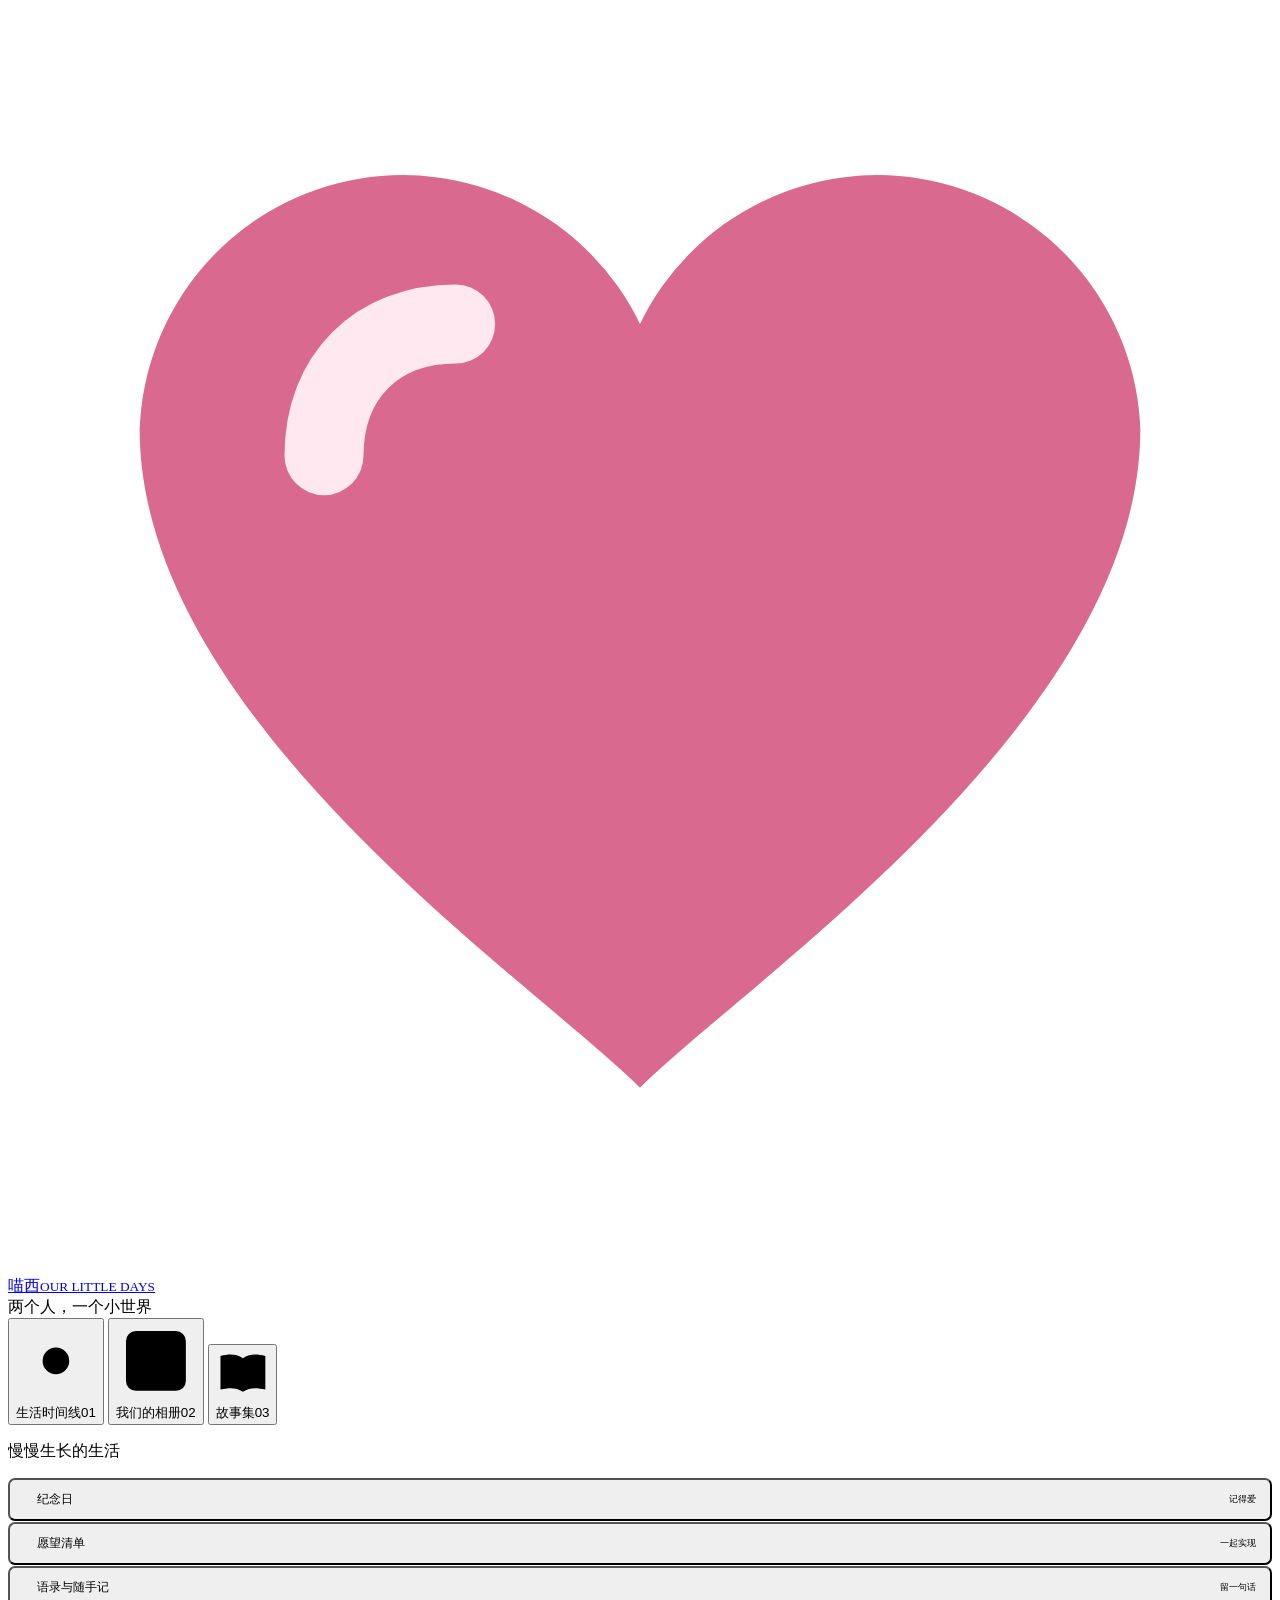
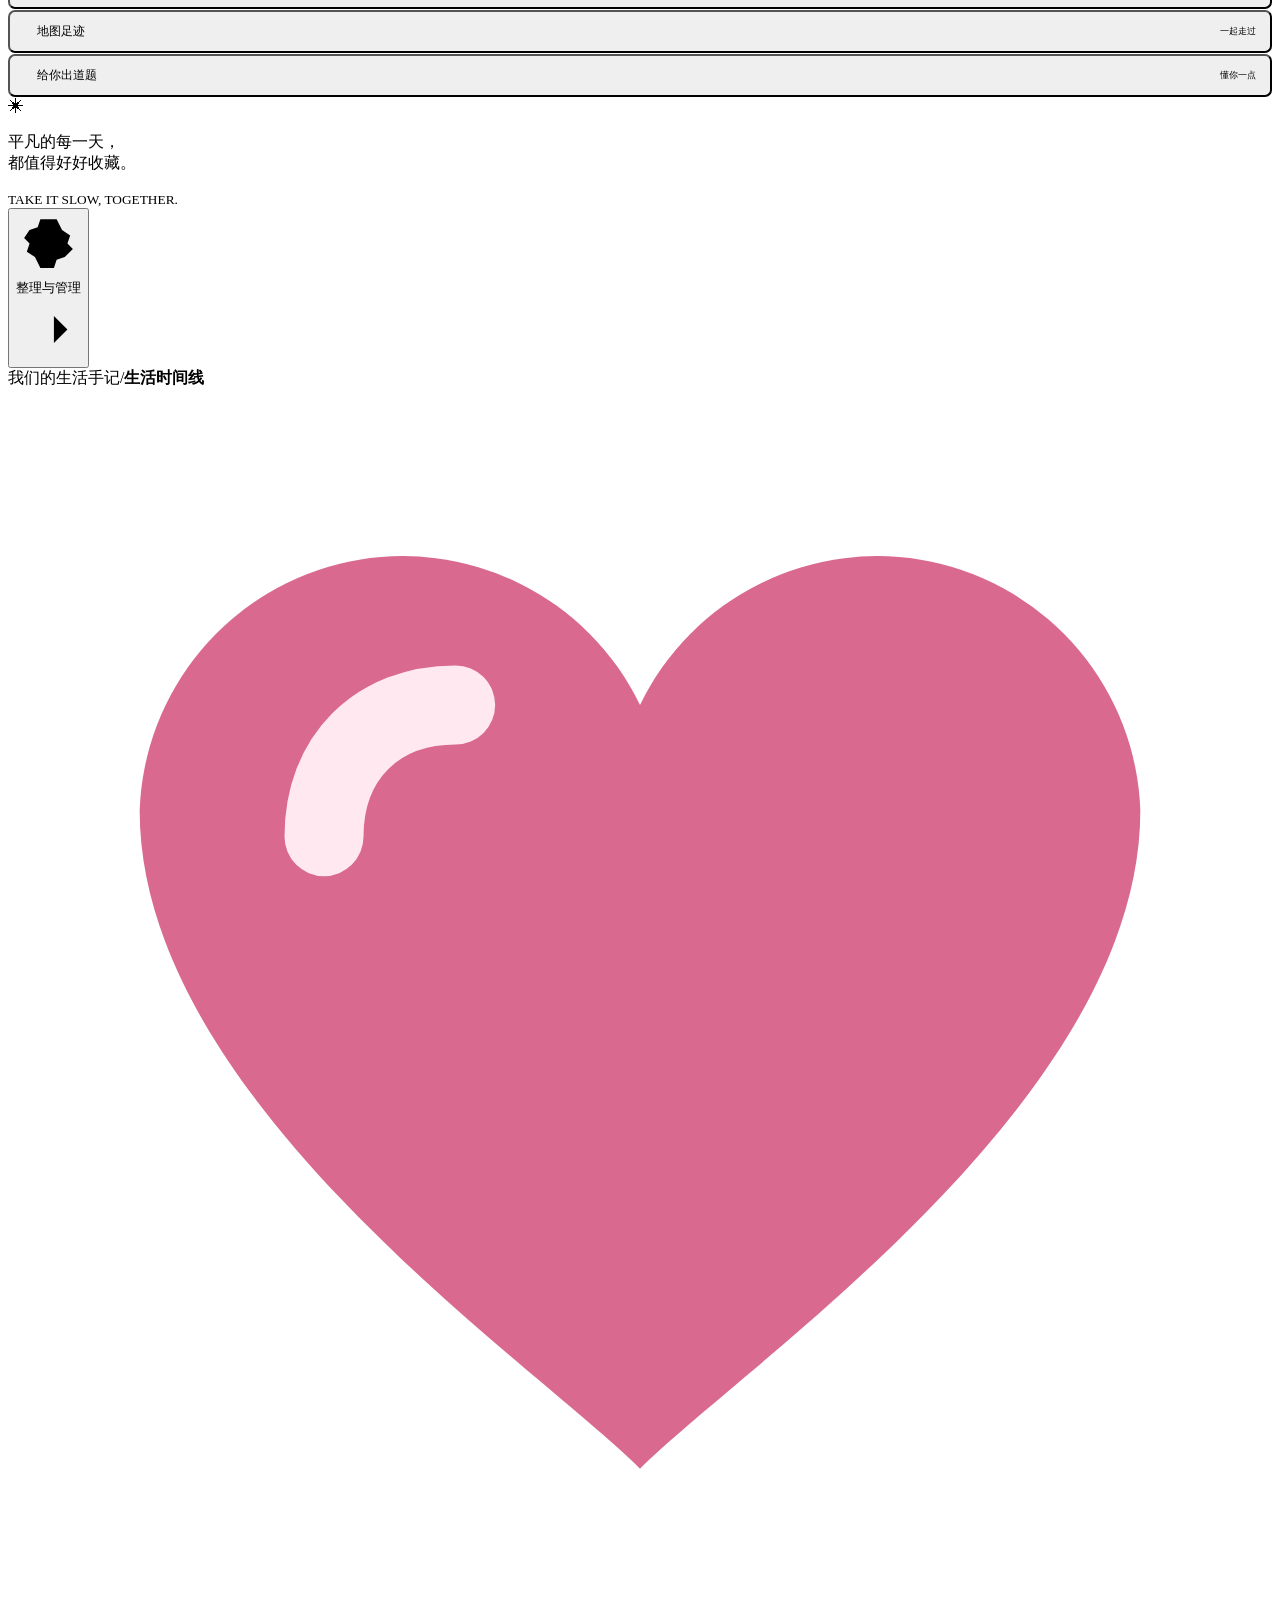
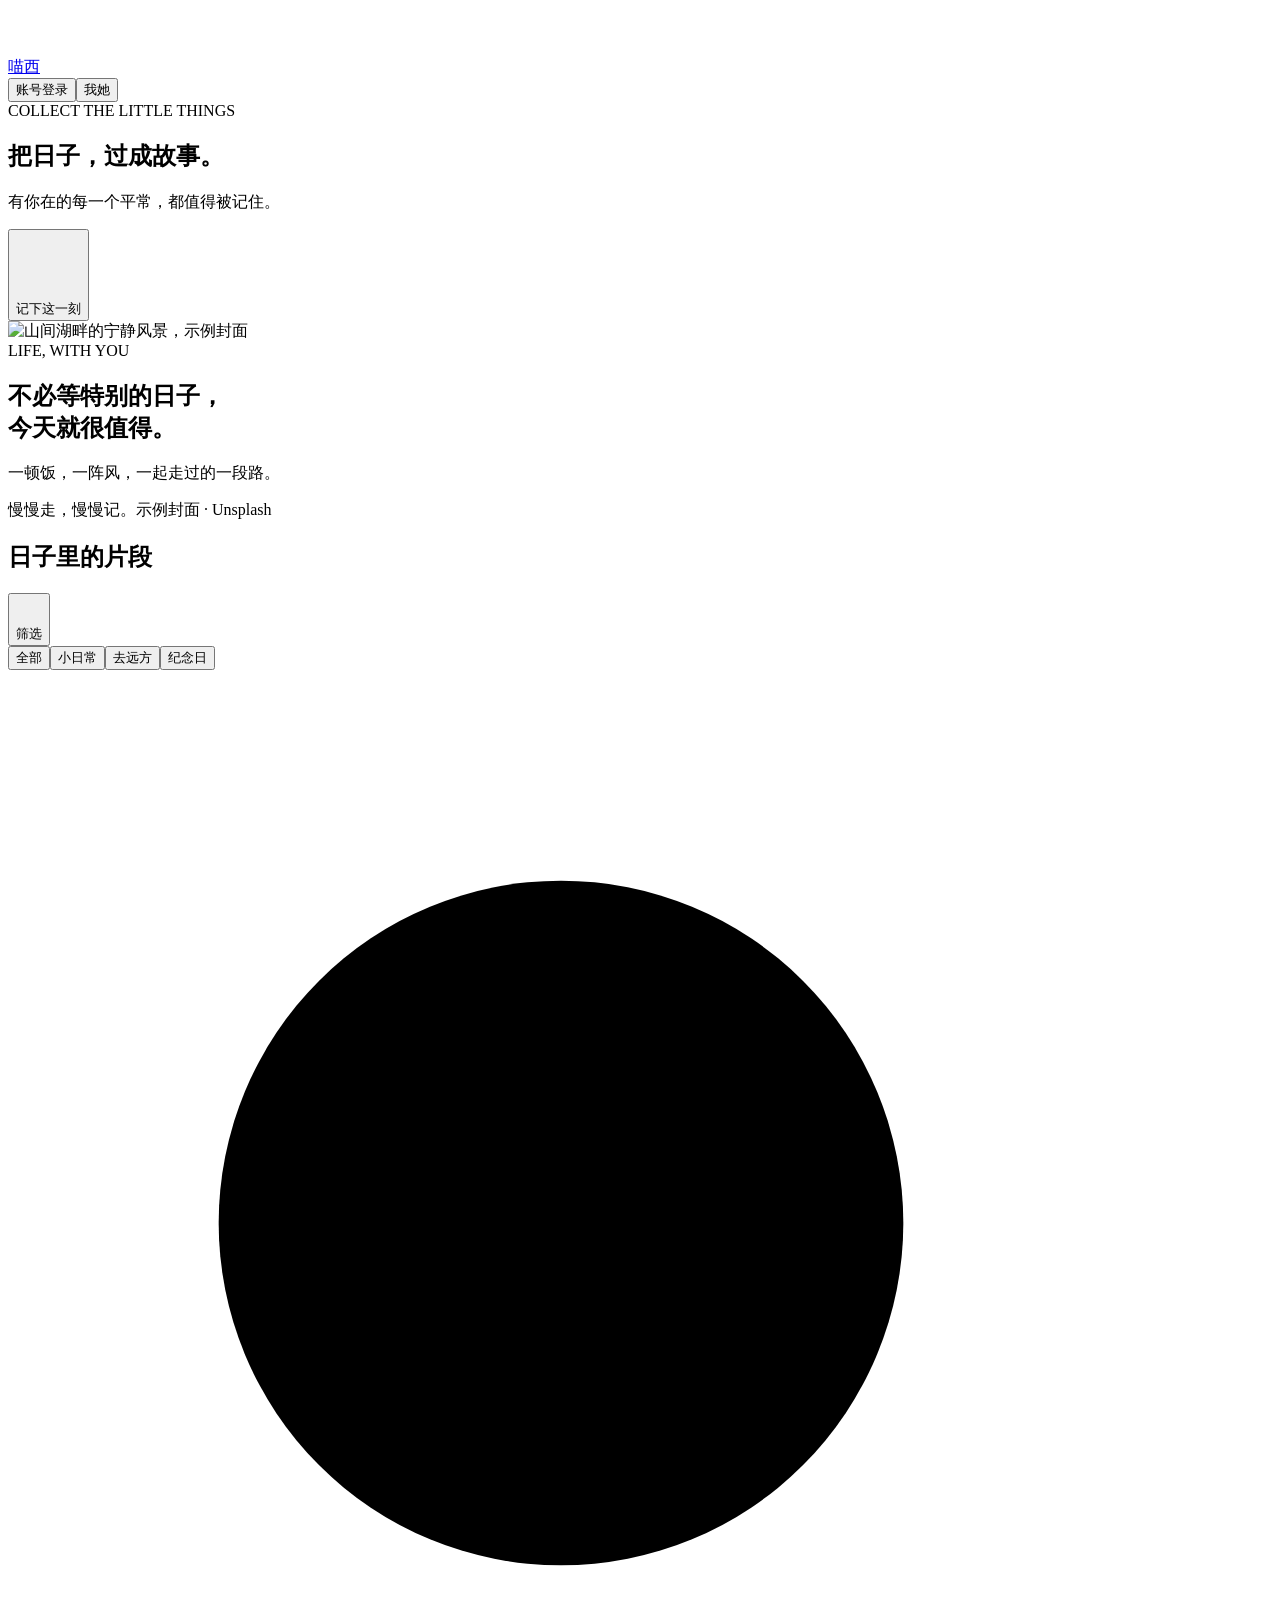
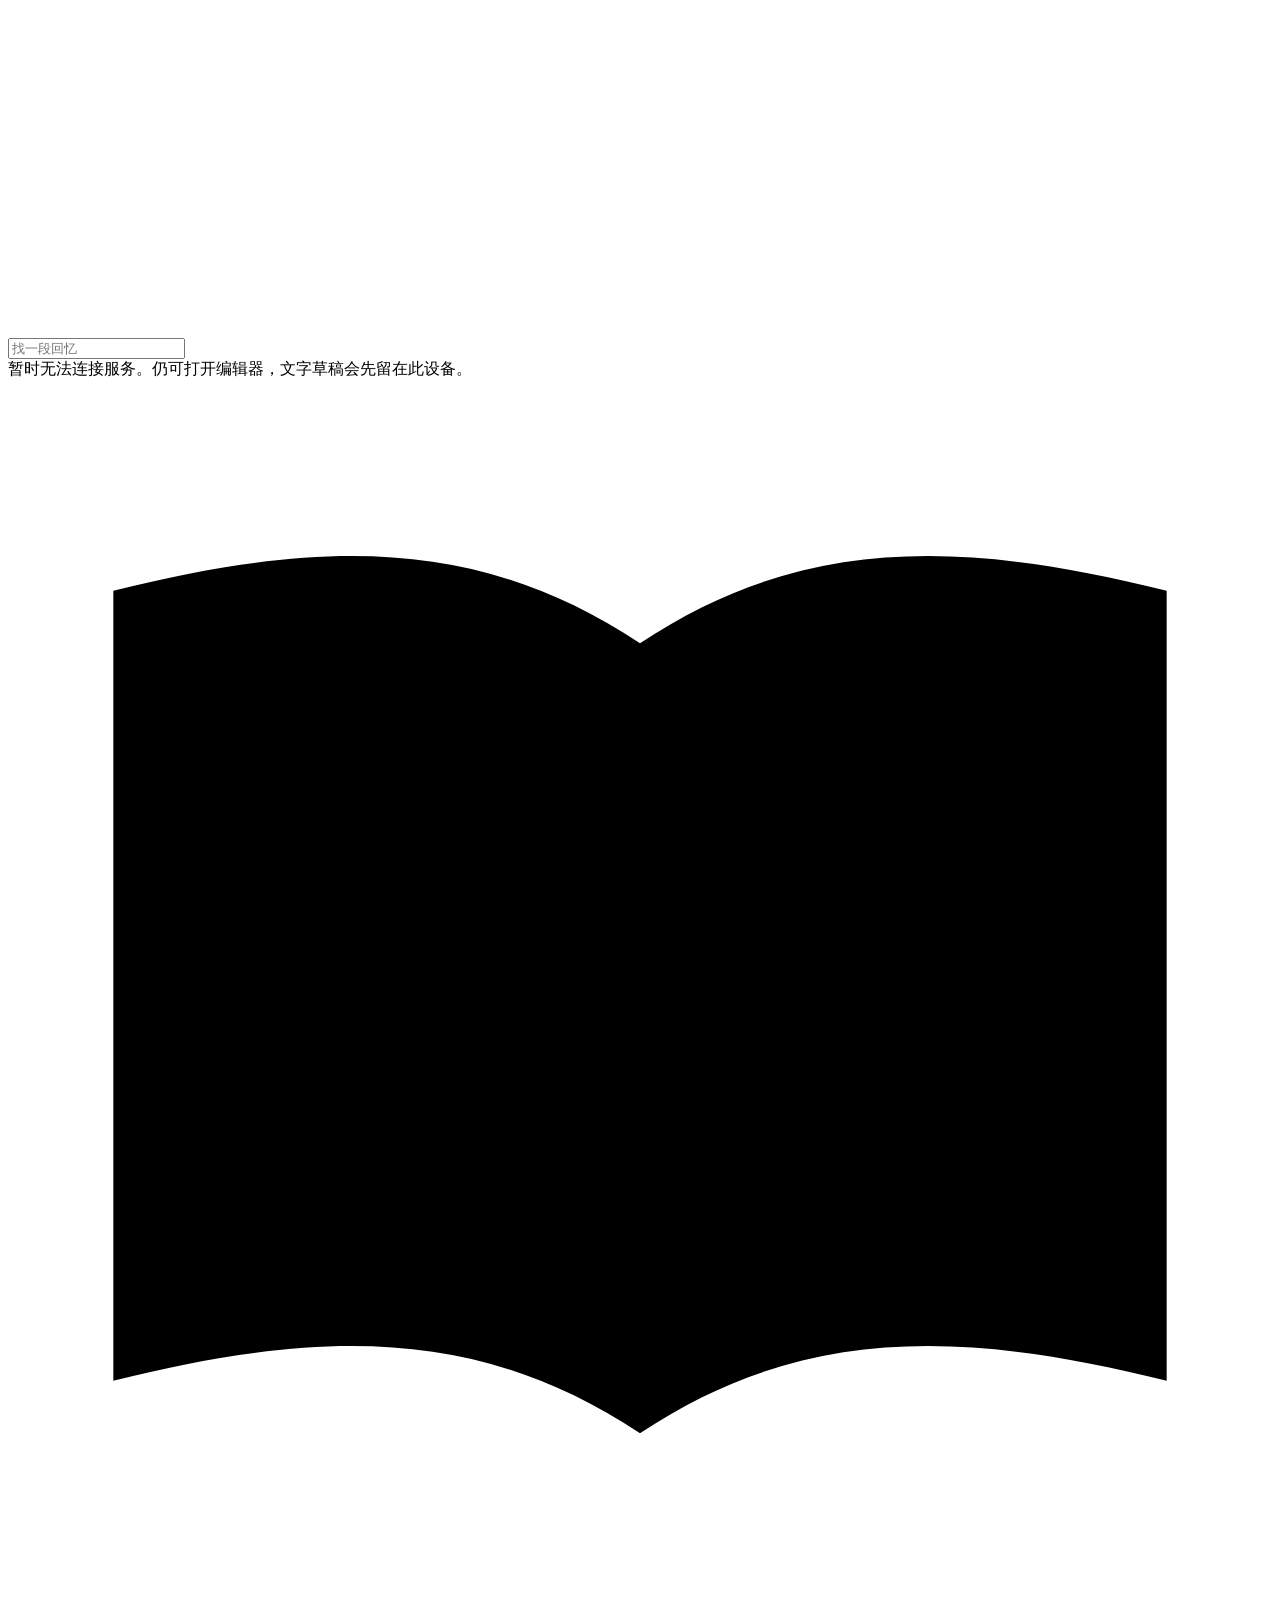
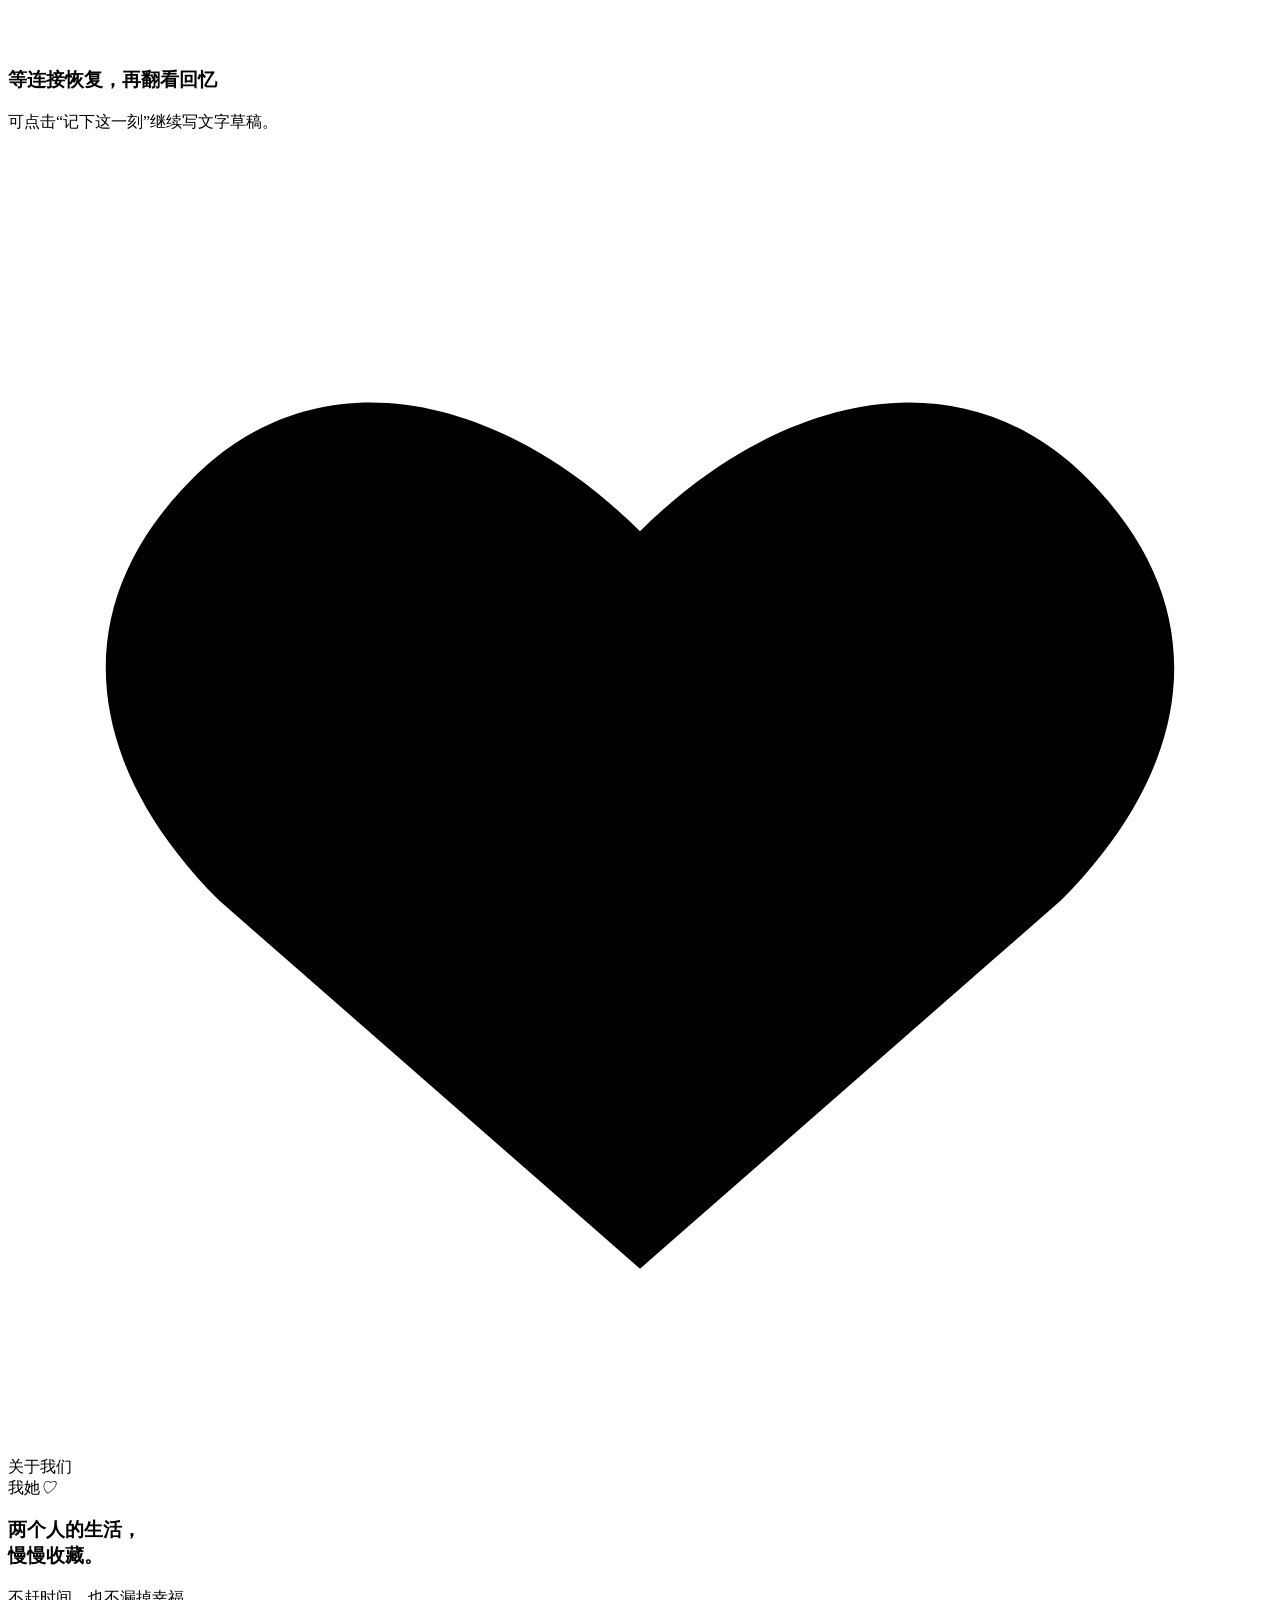
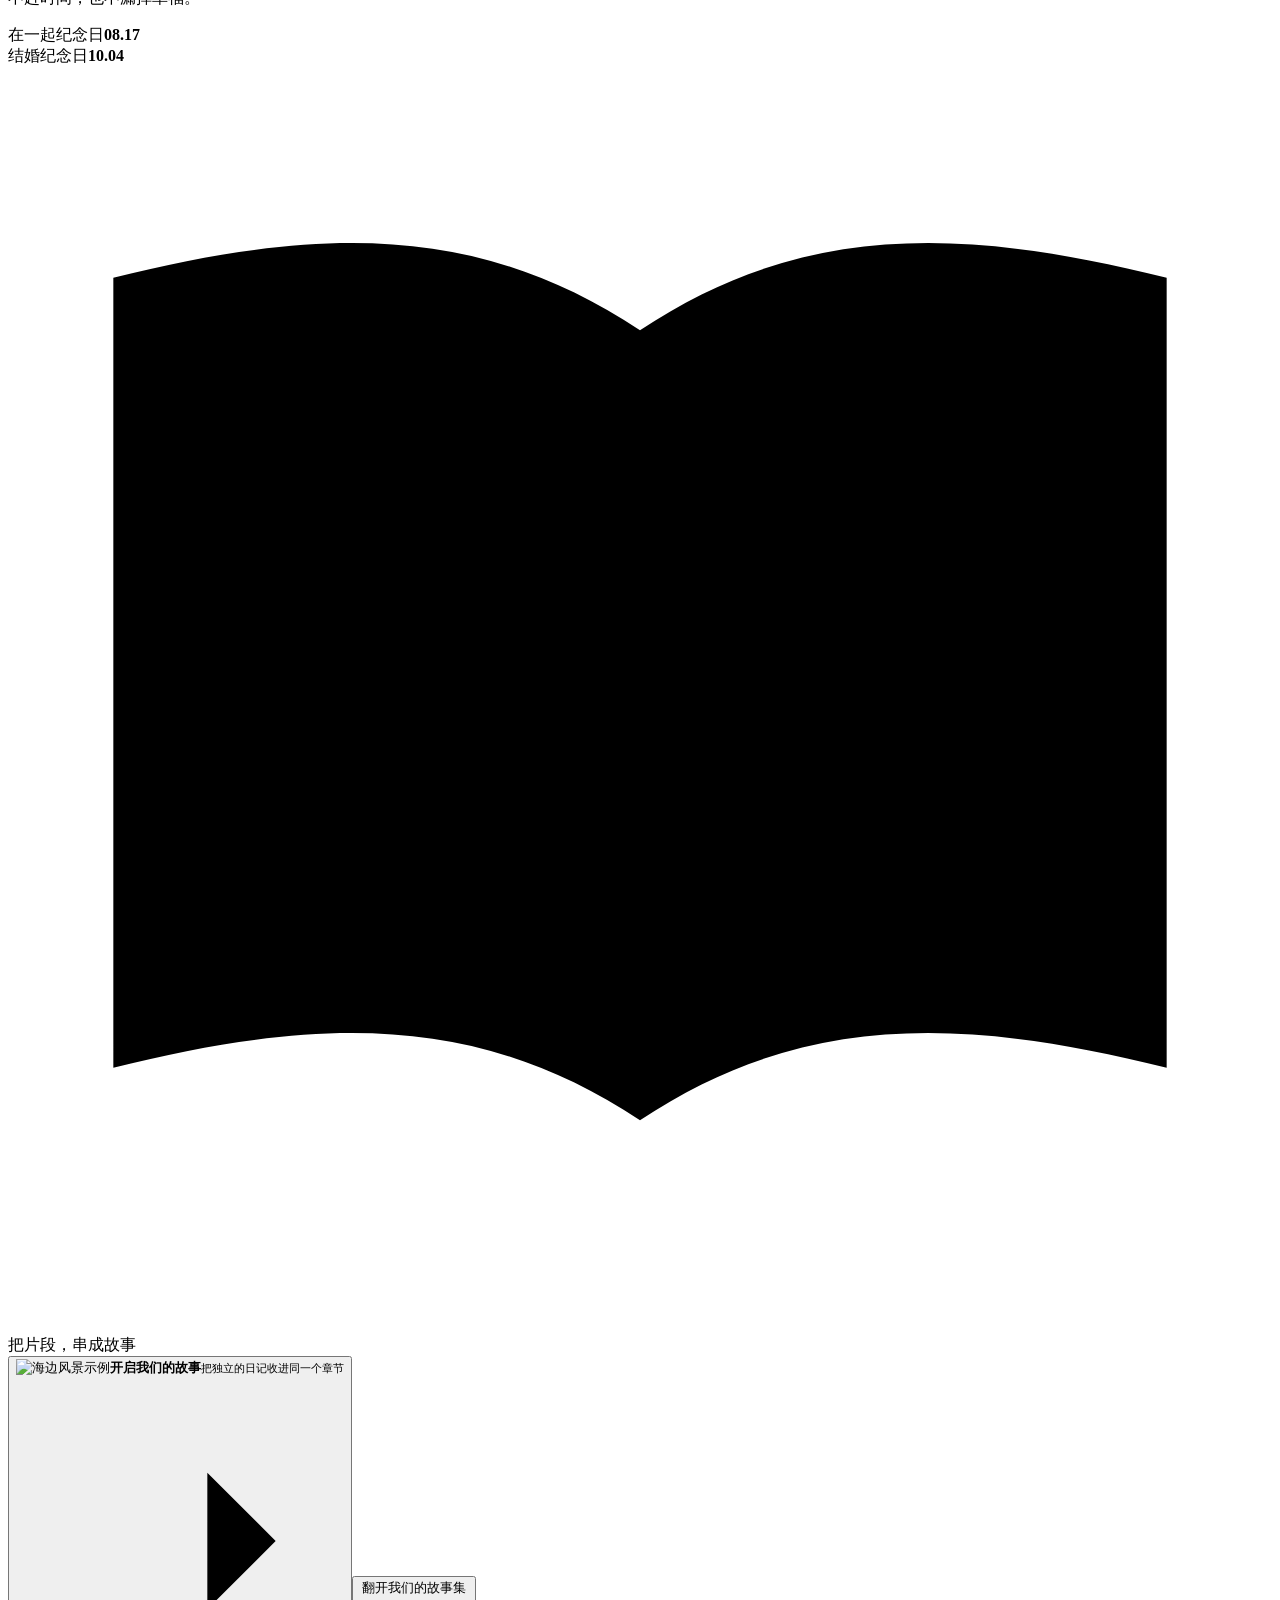
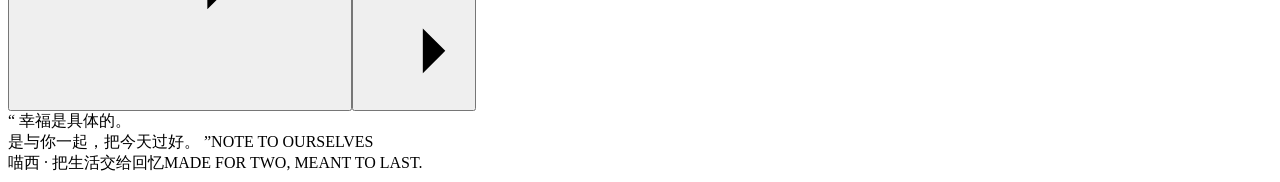
==== commit d7d85b16: "feat: expand journal media, quotes, maps and mobile experience" ====
--- a/web/index.html
+++ b/web/index.html
@@ -1,9 +1,9 @@
 <!doctype html>
 <html lang="zh-CN">
-<head><meta charset="utf-8"><meta name="viewport" content="width=device-width,initial-scale=1"><meta name="theme-color" content="#fff5f7"><title>最爱老婆 · 我们的生活手记</title><link rel="stylesheet" href="styles.css"><link rel="stylesheet" href="vendor/leaflet/leaflet.css"><link rel="stylesheet" href="server.css"></head>
+<head><meta charset="utf-8"><meta name="viewport" content="width=device-width,initial-scale=1,minimum-scale=1,maximum-scale=1,user-scalable=no"><meta name="theme-color" content="#fff5f7"><title>喵西 · 我们的生活手记</title><link rel="stylesheet" href="styles.css?v=20261108-10"><link rel="stylesheet" href="vendor/leaflet/leaflet.css"><link rel="stylesheet" href="server.css?v=20261108-10"></head>
 <body>
 <aside class="sidebar">
-  <a class="brand" href="#timeline"><span class="brand-mark">爱</span><span>最爱老婆<small>OUR LITTLE DAYS</small></span></a>
+  <a class="brand" href="#timeline"><svg class="brand-heart" viewBox="0 0 48 48" aria-hidden="true"><path d="M24 41C20 37 5 27 5 16a10 10 0 0 1 19-4A10 10 0 0 1 43 16c0 11-15 21-19 25Z" fill="#d9698f"/><path d="M12 17c0-3 2-5 5-5" fill="none" stroke="#ffe8ef" stroke-width="3" stroke-linecap="round"/></svg><span>喵西<small>OUR LITTLE DAYS</small></span></a>
   <div class="home-label">两个人，一个小世界</div>
   <nav aria-label="主导航">
     <button data-view="timeline"><i data-icon="sun"></i>生活时间线<span>01</span></button>
@@ -13,17 +13,18 @@
   <div class="nav-separator"></div><p class="nav-label">慢慢生长的生活</p>
   <button class="anniversary-nav" data-view="anniversaries"><i data-icon="calendar"></i>纪念日<span>记得爱</span></button>
   <button class="wish-nav" data-view="wishes"><i data-icon="heart"></i>愿望清单<span>一起实现</span></button>
+  <button class="wish-nav" data-view="quotes"><i data-icon="book"></i>语录与随手记<span>留一句话</span></button>
   <button class="footprint-nav" data-view="footprints"><i data-icon="map"></i>地图足迹<span>一起走过</span></button>
   <button class="quiz-nav" data-view="quizzes"><i data-icon="message"></i>给你出道题<span>懂你一点</span></button>
   <div class="side-note"><span>✳</span><p>平凡的每一天，<br>都值得好好收藏。</p><small>TAKE IT SLOW, TOGETHER.</small></div>
   <button class="manage-link" data-view="manage"><i data-icon="settings"></i>整理与管理<i data-icon="arrow"></i></button>
 </aside>
 <div class="app-shell">
-  <header class="topbar"><div class="breadcrumb">我们的生活手记<span>/</span><b id="crumb">生活时间线</b></div><a href="#timeline" class="mobile-brand">最爱老婆</a><div class="top-actions"><span class="preview-label"><span></span>本地开发版</span><button class="text-button account-access" id="accountAccess">账号登录</button><button class="avatar" aria-label="查看当前账号" id="profile">我<span>她</span></button></div></header>
+  <header class="topbar"><button type="button" class="mobile-menu-toggle icon-button" id="mobileMenuToggle" aria-controls="mobileMenu" aria-expanded="false" aria-label="打开栏目"><svg class="icon" viewBox="0 0 24 24" aria-hidden="true"><path d="M4 6h16M4 12h16M4 18h16"/></svg></button><div class="breadcrumb">我们的生活手记<span>/</span><b id="crumb">生活时间线</b></div><a href="#timeline" class="mobile-brand"><svg class="brand-heart" viewBox="0 0 48 48" aria-hidden="true"><path d="M24 41C20 37 5 27 5 16a10 10 0 0 1 19-4A10 10 0 0 1 43 16c0 11-15 21-19 25Z" fill="#d9698f"/><path d="M12 17c0-3 2-5 5-5" fill="none" stroke="#ffe8ef" stroke-width="3" stroke-linecap="round"/></svg><span>喵西</span></a><div class="top-actions"><button class="text-button account-access" id="accountAccess">账号登录</button><button class="avatar" aria-label="查看当前账号" id="profile">我<span>她</span></button></div></header>
   <main id="main">
-    <section class="intro"><div><div class="eyebrow">COLLECT THE LITTLE THINGS</div><h1 id="pageTitle">把日子，过成故事<span>。</span></h1><p id="pageSubtitle">有你在的每一个平常，都值得被记住。</p></div><button class="button primary" id="compose"><i data-icon="plus"></i>记下这一刻</button></section>
+    <section class="intro"><div><div class="eyebrow">COLLECT THE LITTLE THINGS</div><h1 id="pageTitle">把日子，过成故事<span>。</span></h1><p id="pageSubtitle">有你在的每一个平常，都值得被记住。</p></div><button class="button primary" id="compose"><i data-icon="plus"></i><span id="composeLabel">记下这一刻</span></button></section>
     <section id="timelineView" class="view">
-      <div class="hero"><img src="assets/mountain.jpg" alt="山间湖畔的宁静风景，示例封面"><div class="hero-shade"></div><div class="hero-content"><span class="hero-kicker">LIFE, WITH YOU</span><h2>不必等特别的日子，<br>今天就很值得。</h2><p>一顿饭，一阵风，一起走过的一段路。</p><button id="heroCompose">收藏今天的小美好 <i data-icon="arrow"></i></button></div><div class="hero-caption">慢慢走，慢慢记。<span>示例封面 · Unsplash</span></div></div>
+      <div class="hero"><img src="assets/mountain.jpg" alt="山间湖畔的宁静风景，示例封面"><div class="hero-shade"></div><div class="hero-content"><span class="hero-kicker">LIFE, WITH YOU</span><h2>不必等特别的日子，<br>今天就很值得。</h2><p>一顿饭，一阵风，一起走过的一段路。</p></div><div class="hero-caption">慢慢走，慢慢记。<span>示例封面 · Unsplash</span></div></div>
       <div class="content-layout"><section class="feed-column"><div class="section-heading"><h2>日子里的片段<span id="recordCount"></span></h2><button class="text-button" id="filterToggle"><i data-icon="filter"></i>筛选</button></div>
         <div class="feed-controls"><div class="chips" id="tagFilters"><button class="chip active" data-tag="all">全部</button><button class="chip" data-tag="日常">小日常</button><button class="chip" data-tag="旅行">去远方</button><button class="chip" data-tag="纪念日">纪念日</button></div><label class="search"><i data-icon="search"></i><input id="search" placeholder="找一段回忆" aria-label="搜索文字和文件名"></label></div>
         <div class="extra-filters" id="extraFilters" hidden><label>年份<select id="yearFilter"><option value="all">全部年份</option></select></label><label>月份<select id="monthFilter"><option value="all">全部月份</option></select></label><label>故事<select id="storyFilter"><option value="all">全部故事</option></select></label><label>素材<select id="typeFilter"><option value="all">全部类型</option><option value="image">照片</option><option value="video">视频</option><option value="audio">音频</option><option value="document">文档</option><option value="text">纯文字</option></select></label></div>
@@ -33,44 +34,50 @@
       <div class="margin-quote">“ 幸福是具体的。<br>是与你一起，把今天过好。 ”<span>NOTE TO OURSELVES</span></div></aside></div>
     </section>
     <section id="albumView" class="view" hidden><div class="section-heading"><h2>每一帧，都有回声</h2><span class="muted">照片与视频 · 按发生日期排列</span></div><div class="album-grid" id="albumGrid"></div><div id="albumPager" class="pager"></div></section>
-    <section id="storiesView" class="view" hidden><div class="section-heading"><h2>一起走过的章节</h2><button class="button secondary" id="newStory"><i data-icon="plus"></i>新建故事</button></div><div class="stories-grid" id="storiesGrid"></div><div id="storiesPager" class="pager"></div></section>
+    <section id="storiesView" class="view" hidden><div class="section-heading"><h2>一起走过的章节</h2></div><div class="stories-grid" id="storiesGrid"></div><div id="storiesPager" class="pager"></div></section>
     <section id="anniversariesView" class="view" hidden>
       <div class="anniversary-intro"><div><span class="eyebrow">LITTLE DATES, LOTS OF LOVE</span><h2>把重要的日子，放在心上。</h2><p>相遇、生日、一起许下的承诺，每一年都值得认真记得。</p></div><span class="anniversary-symbol" aria-hidden="true">♡</span></div>
-      <div class="section-heading"><h2>我们的特别日子</h2><div class="anniversary-toolbar"><button class="button secondary" id="previewReminders">查看当前提醒</button><button class="button primary" id="newAnniversary"><i data-icon="plus"></i>添加纪念日</button></div></div>
+      <div class="section-heading"><h2>我们的特别日子</h2><div class="anniversary-toolbar"><button class="button secondary" id="previewReminders">查看当前提醒</button></div></div>
       <p class="muted">按北京时间计算。在提醒日期内进入网站时弹出；每个纪念日可单独设置提前天数或关闭提醒。</p>
       <div id="anniversaryList" class="anniversary-grid"></div><div id="anniversaryPager" class="pager"></div>
     </section>
     <section id="wishesView" class="view" hidden>
       <div class="anniversary-intro"><div><span class="eyebrow">DREAM A LITTLE, TOGETHER</span><h2>把想做的事，一件件变成回忆。</h2><p>一趟旅行、一顿想吃的饭，或一个小小的约定，都可以从这里开始。</p></div><span class="anniversary-symbol" aria-hidden="true">✧</span></div>
-      <div class="section-heading"><h2>我们想一起做的事</h2><button class="button primary" id="newWish"><i data-icon="plus"></i>许一个愿望</button></div>
+      <div class="section-heading"><h2>我们想一起做的事</h2></div>
       <div class="wish-progress"><div><b id="wishProgressText" role="status">正在翻开愿望清单…</b><span class="muted">慢慢来，每一步都算数。</span></div><progress id="wishProgress" max="1" value="0" aria-label="全部愿望的完成进度"></progress></div>
       <div class="wish-controls"><div class="chips" aria-label="愿望状态"><button class="chip active" data-wish-status="all" aria-pressed="true">全部</button><button class="chip" data-wish-status="pending" aria-pressed="false">待完成</button><button class="chip" data-wish-status="done" aria-pressed="false">已完成</button></div><label class="search"><i data-icon="search"></i><input id="wishSearch" maxlength="200" placeholder="找一个小愿望" aria-label="搜索愿望和备注"></label></div>
       <div class="wish-grid" id="wishList"></div><div id="wishPager" class="pager"></div>
     </section>
     <section id="footprintsView" class="view" hidden>
-      <div class="section-heading"><div><h2>在中国地图上，留下我们的足迹</h2><p class="muted">点击地图标定地点，放大后可更细致地选点。</p></div><button class="button primary" id="addFootprint"><i data-icon="plus"></i>标定地点</button></div>
+      <div class="section-heading"><div><h2>在中国地图上，留下我们的足迹</h2><p class="muted">先点省份放大，再选择城市，记下一起去过的地方。</p></div></div>
       <div class="footprint-layout"><div class="footprint-map-panel">
-        <div class="map-toolbar"><button class="button secondary" id="resetChinaMap">回到全国</button><button class="button secondary" id="markMapCenter">标定地图中心</button><span class="muted">＋／－缩放 · 拖动浏览</span></div>
-        <div id="chinaMap" class="china-map" aria-label="中国地图，可使用缩放按钮和方向键浏览后标定中心点"></div>
+        <div class="map-toolbar"><button class="button secondary" id="resetChinaMap">回到全国</button><span class="muted">＋／－缩放 · 拖动浏览</span></div>
+        <div class="map-region-picker"><label>省份／地区<select id="mapProvince" aria-label="选择地图省份"></select></label><label>城市／地区<select id="mapCity" aria-label="选择地图城市" disabled></select></label><p id="mapRegionStatus" role="status">全国 · 点击省份放大，再选择城市标定足迹。</p></div>
+        <div id="chinaMap" class="china-map" aria-label="中国地图，点击省份放大后选点，也可使用上方的省市下拉框选择地点"></div>
         <p id="mapStatus" class="map-status" role="status">正在展开中国地图…</p>
-        <p class="muted map-explanation">省级地图用于回忆标注，不包含街道导航或地址搜索。</p>
+        <p class="muted map-explanation">显示省内市级区域，直辖市等显示区县。下拉选市以地图参考中心标点，可重新选点调整；不包含街道导航或地址搜索。</p>
       </div><aside class="footprint-list-panel"><div class="section-heading"><h2>标记过的地方 <span id="footprintCount">0</span></h2></div><label class="search footprint-search"><i data-icon="search"></i><input id="footprintSearch" maxlength="200" placeholder="查找地点或省份" aria-label="搜索足迹名称、省份和备注"></label><div id="footprintList"></div><div id="footprintPager" class="pager"></div></aside></div>
     </section>
     <section id="quizzesView" class="view" hidden>
       <div class="anniversary-intro"><div><span class="eyebrow">HOW WELL DO YOU KNOW ME?</span><h2>想问你的，都藏在这道题里。</h2><p>你出题，我来答。把每一次默契，认真留下来。</p></div><span class="anniversary-symbol" aria-hidden="true">?</span></div>
-      <div class="section-heading"><h2>给对方的小考题</h2><button class="button primary" id="newQuestion"><i data-icon="plus"></i>给对方出题</button></div>
+      <div class="section-heading"><h2>给对方的小考题</h2></div>
       <div id="quizAccountCard" class="quiz-account-card" role="status">正在确认当前账号…</div>
       <div class="chips quiz-tabs"><button class="chip active" data-quiz-tab="pending" aria-pressed="true">待我回答 <span id="quizPendingCount"></span></button><button class="chip" data-quiz-tab="created" aria-pressed="false">我出的题 <span id="quizCreatedCount"></span></button><button class="chip" data-quiz-tab="history" aria-pressed="false">答题记录 <span id="quizHistoryCount"></span></button></div>
       <div id="quizList" class="quiz-grid"></div><div id="quizPager" class="pager"></div>
       <p class="muted">支持单选和多选。自己出的题只有对方能答，每题保留一次正式提交；发布后题目固定，方便以后回看。</p>
     </section>
+    <section id="quotesView" class="view" hidden>
+      <div class="section-heading"><h2>那些想留下的话 <span id="quoteCount"></span></h2></div>
+      <div class="quote-toolbar"><p class="muted">随手写，慢慢记。图片上传完成后，可点“提取文字”，校对后保存。</p><label class="search"><i data-icon="search"></i><input id="quoteSearch" maxlength="200" placeholder="找一句话" aria-label="搜索语录、出处和感想"></label></div>
+      <div id="quoteList" class="quote-grid"></div><div id="quotePager" class="pager"></div>
+    </section>
     <section id="manageView" class="view" hidden><div class="manage-tabs"><button class="chip active" data-manage="drafts">草稿箱</button><button class="chip" data-manage="trash">回收站</button><button class="chip" data-manage="backup">备份与恢复</button></div><div id="manageContent"></div></section>
-    <footer class="footer"><span>最爱老婆 · 把生活交给回忆</span><span>MADE FOR TWO, MEANT TO LAST.</span></footer>
+    <footer class="footer"><span>喵西 · 把生活交给回忆</span><span>MADE FOR TWO, MEANT TO LAST.</span></footer>
   </main>
 </div>
-<nav class="mobile-nav" aria-label="手机导航"><button data-view="timeline"><i data-icon="sun"></i>时间线</button><button data-view="album"><i data-icon="image"></i>相册</button><button id="mobileCompose" aria-label="发布记录" class="mobile-add"><i data-icon="plus"></i></button><button data-view="stories"><i data-icon="book"></i>故事</button><button data-view="anniversaries"><i data-icon="calendar"></i>纪念日</button><button data-view="wishes"><i data-icon="heart"></i>愿望</button><button data-view="footprints"><i data-icon="map"></i>足迹</button><button data-view="quizzes"><i data-icon="message"></i>出题</button><button data-view="manage"><i data-icon="settings"></i>管理</button></nav>
-<dialog id="editor" class="editor-dialog"><form id="entryForm"><div class="dialog-heading"><div><small>A LITTLE MOMENT</small><h2 id="editorTitle">记下这一刻</h2></div><button type="button" class="icon-button" data-close="editor" aria-label="保存草稿并关闭"><i data-icon="close"></i></button></div><input id="entryTitle" class="title-input" placeholder="给这一刻起个名字（选填）" maxlength="100" aria-label="记录标题"><textarea id="entryBody" placeholder="今天，有什么想和未来的我们分享？" aria-label="记录正文"></textarea><label class="upload-zone" id="mediaDropZone"><i data-icon="plus"></i><b>添加照片、视频、音频或文档</b><span>支持多选，也可拖入文件；失败可逐个重试</span><input id="mediaInput" type="file" multiple hidden></label><input id="mediaReselect" type="file" hidden><div id="attachmentList" class="media-upload-list"></div><p class="muted">已成功文件会保留。关闭或刷新后，未传完的文件需要重新选择。HEIC/MOV 可保留原件，Live Photo 配对与播放仍待验证。</p><div class="field-grid"><label>发生日期<input id="entryDate" type="date" required></label><label>在哪里<input id="entryPlace" placeholder="例如：家里、海边"></label><label>标签<input id="entryTags" placeholder="多个标签用逗号分隔"></label><label>收进故事<select id="entryStory"></select></label></div><p class="editor-hint">文字及已完成附件保存到本机服务；断网时文字草稿先留在此设备。</p><p id="editorError" class="form-error" role="alert" hidden></p><div class="dialog-footer"><span id="draftStatus" role="status">文字会自动存为草稿</span><button type="button" class="button secondary" id="saveDraft">存草稿</button><button type="submit" class="button primary">保存这段生活 <i data-icon="arrow"></i></button></div></form></dialog>
-<dialog id="detail" class="detail-dialog"><div class="detail-top"><span class="eyebrow">A PAGE OF OUR LIFE</span><button class="icon-button" data-close="detail" aria-label="关闭详情"><i data-icon="close"></i></button></div><div id="detailContent"></div></dialog>
+<dialog id="mobileMenu" class="mobile-menu" aria-labelledby="mobileMenuTitle"><div class="mobile-menu-heading"><h2 id="mobileMenuTitle">喵西 · 栏目</h2><button type="button" class="icon-button" id="mobileMenuClose" aria-label="收起栏目"><i data-icon="close"></i></button></div><nav class="mobile-menu-nav" aria-label="手机栏目"><button data-view="timeline"><i data-icon="sun"></i>时间线</button><button data-view="album"><i data-icon="image"></i>相册</button><button data-view="stories"><i data-icon="book"></i>故事</button><button data-view="anniversaries"><i data-icon="calendar"></i>纪念日</button><button data-view="wishes"><i data-icon="heart"></i>愿望</button><button data-view="quotes"><i data-icon="book"></i>语录</button><button data-view="footprints"><i data-icon="map"></i>足迹</button><button data-view="quizzes"><i data-icon="message"></i>出题</button><button data-view="manage"><i data-icon="settings"></i>管理</button></nav></dialog>
+<dialog id="editor" class="editor-dialog"><form id="entryForm"><div class="dialog-heading"><div><small>A LITTLE MOMENT</small><h2 id="editorTitle">记下这一刻</h2></div><button type="button" class="icon-button" data-close="editor" aria-label="保存草稿并关闭"><i data-icon="close"></i></button></div><input id="entryTitle" class="title-input" placeholder="给这一刻起个名字（选填）" maxlength="100" aria-label="记录标题"><textarea id="entryBody" placeholder="今天，有什么想和未来的我们分享？" aria-label="记录正文"></textarea><div id="quoteFields" class="field-grid" hidden><label>出处或作者（选填）<input id="quoteSource" maxlength="300" placeholder="一本书、一个人、或自己写的"></label><label>此刻的感想（选填）<input id="quoteNote" maxlength="5000" placeholder="为什么想留下这句话"></label></div><label class="upload-zone" id="mediaDropZone" role="button" tabindex="0" aria-label="添加照片、视频、音频或文档"><i data-icon="plus"></i><b>添加照片、视频、音频或文档</b><span>支持多选，也可拖入文件；失败可逐个重试</span><input id="mediaInput" type="file" multiple hidden></label><input id="mediaReselect" type="file" hidden><p id="attachmentSortStatus" class="muted" role="status" hidden></p><div id="attachmentList" class="media-upload-list"></div><p class="muted">已成功文件会保留。关闭或刷新后，未传完的文件需要重新选择。HEIC/MOV 可保留原件，Live Photo 配对与播放仍待验证。</p><div class="field-grid"><label>发生日期<input id="entryDate" type="date" required></label><label>在哪里<input id="entryPlace" placeholder="例如：家里、海边"></label><label>标签<input id="entryTags" placeholder="多个标签用逗号分隔"></label><label>收进故事<select id="entryStory"></select></label></div><p class="editor-hint">文字及已完成附件保存到本机服务；断网时文字草稿先留在此设备。</p><p id="editorError" class="form-error" role="alert" hidden></p><div class="dialog-footer"><span id="draftStatus" role="status">文字会自动存为草稿</span><button type="button" class="button secondary" id="saveDraft">存草稿</button><button type="submit" class="button primary" id="entrySubmit">保存这段生活 <i data-icon="arrow"></i></button></div></form></dialog>
+<dialog id="detail" class="detail-dialog"><div class="detail-top"><span class="eyebrow">A PAGE OF OUR LIFE</span><div class="detail-top-actions"><button type="button" class="detail-edit-button" id="editButton" hidden>改一下</button><button type="button" class="icon-button" data-close="detail" aria-label="关闭详情"><i data-icon="close"></i></button></div></div><div id="detailContent"></div></dialog>
 <dialog id="storyDialog" class="story-dialog"><form id="storyForm"><div class="dialog-heading"><h2>开启一个新故事</h2><button type="button" class="icon-button" data-close="storyDialog" aria-label="关闭"><i data-icon="close"></i></button></div><label>故事名称<input id="storyName" required maxlength="60" placeholder="例如：我们的第一次自驾旅行"></label><label>写一段开场白<textarea id="storyDescription" placeholder="想把哪些日子收进来？"></textarea></label><button class="button primary" type="submit">创建故事</button></form></dialog>
 <dialog id="anniversaryDialog" class="anniversary-dialog" aria-labelledby="anniversaryEditorTitle"><form id="anniversaryForm">
   <div class="dialog-heading"><div><small>A DATE TO REMEMBER</small><h2 id="anniversaryEditorTitle">添加纪念日</h2></div><button type="button" class="icon-button" data-close="anniversaryDialog" aria-label="关闭纪念日编辑"><i data-icon="close"></i></button></div>
@@ -135,5 +142,8 @@
   <div id="reminderItems"></div><p id="reminderMore" class="muted" hidden>还有更多提醒，可在纪念日页面查看。</p>
   <div class="dialog-footer"><button class="button secondary" id="reminderManage">看看我们的纪念日</button><button class="button primary" data-close="reminderDialog">记在心里了</button></div>
 </dialog>
-<div class="toast" id="toast" role="status" hidden></div><script src="vendor/leaflet/leaflet.js"></script><script src="map.js"></script><script src="quizzes.js"></script><script src="media.js"></script><script src="app.js"></script>
+<dialog id="mediaPreviewDialog" class="media-preview-dialog" aria-labelledby="mediaPreviewTitle"><div class="dialog-heading"><h2 id="mediaPreviewTitle">图片预览</h2><button type="button" class="icon-button" data-close="mediaPreviewDialog" aria-label="关闭图片预览"><i data-icon="close"></i></button></div><p id="mediaPreviewStatus" class="muted"></p><img id="mediaPreviewImage" alt=""><p id="mediaPreviewError" class="muted" hidden>此浏览器暂不能显示该格式，上传完成后可下载原件查看。</p><div class="dialog-footer"><a id="mediaPreviewDownload" class="button secondary" download hidden>下载原图</a><button type="button" class="button primary" data-close="mediaPreviewDialog">看清楚了</button></div></dialog>
+<dialog id="ocrDialog" class="ocr-dialog" aria-labelledby="ocrTitle"><div class="dialog-heading"><h2 id="ocrTitle">提取图片文字</h2><button type="button" class="icon-button" data-close="ocrDialog" aria-label="关闭文字识别"><i data-icon="close"></i></button></div><p id="ocrStatus" role="status">在主机本地识别，原图保留在数据库。</p><label for="ocrText">识别结果（请校对后使用）</label><textarea id="ocrText" maxlength="100000" placeholder="识别结果会显示在这里"></textarea><p class="muted">每次识别一张，上限 20 MiB。清晰的 JPG/PNG 更适合识别，手写、花体和复杂排版请人工校对。</p><div class="dialog-footer"><button type="button" class="button secondary" id="ocrReplace" disabled>替换正文</button><button type="button" class="button primary" id="ocrAppend" disabled>追加到正文</button></div></dialog>
+<div id="entryCelebration" class="entry-celebration" role="status" aria-live="polite" aria-atomic="true" hidden><div class="entry-celebration-card"><div id="entryCelebrationHearts" class="entry-celebration-particles" aria-hidden="true"></div><span class="entry-celebration-heart" aria-hidden="true">&#9829;</span><strong id="entryCelebrationTitle"></strong><p>&#36825;&#19968;&#21051;&#65292;&#26367;&#20320;&#22909;&#22909;&#35760;&#20303;&#20102;&#12290;</p></div></div>
+<div class="toast" id="toast" role="status" hidden></div><script src="vendor/leaflet/leaflet.js"></script><script src="map.js?v=20261108-10"></script><script src="quizzes.js?v=20261108-10"></script><script src="media.js?v=20261108-10"></script><script src="quotes.js?v=20261108-10"></script><script src="app.js?v=20261108-10"></script>
 </body></html>
--- a/web/server.css
+++ b/web/server.css
@@ -1,3 +1,4 @@
+html,body{touch-action:pan-x pan-y}
 .pager{display:flex;align-items:center;justify-content:center;gap:18px;padding:20px 0;color:var(--muted);font-size:12px}
 .pager button{padding:7px 15px;border:1px solid var(--line);border-radius:5px;background:var(--surface)}
 .story-detail-list button{display:block;width:100%;padding:12px;text-align:left;border-bottom:1px solid var(--line)}
@@ -36,7 +37,7 @@
 .reminder-item{background:#fffafbe6;border:1px solid var(--line);border-radius:8px;padding:16px 18px;margin:12px 0}
 .reminder-item h3{font:19px/1.6 var(--serif);margin:0 0 6px;overflow-wrap:anywhere}
 .reminder-item b{color:var(--green-dark)}.reminder-item p{margin:5px 0;font-size:12px;color:var(--muted);white-space:pre-wrap;overflow-wrap:anywhere}
-@media(max-width:650px){.anniversary-grid{grid-template-columns:1fr}.anniversary-intro{padding:20px}.anniversary-intro h2{font-size:21px}.anniversary-symbol{font-size:60px;padding:0}.anniversary-toolbar{gap:6px}.anniversary-toolbar .button{padding:8px 10px;font-size:11px}.reminder-dialog .dialog-footer{flex-wrap:wrap}.mobile-nav button{min-width:42px;padding:1px 7px}.anniversary-card{padding:20px}}
+@media(max-width:650px){.anniversary-grid{grid-template-columns:1fr}.anniversary-intro{padding:20px}.anniversary-intro h2{font-size:21px}.anniversary-symbol{font-size:60px;padding:0}.anniversary-toolbar{gap:6px}.anniversary-toolbar .button{padding:8px 10px;font-size:11px}.reminder-dialog .dialog-footer{flex-wrap:wrap}.anniversary-card{padding:20px}}
 .wish-progress{background:#fbeaf0;border:1px solid var(--line);border-radius:9px;padding:17px 20px;margin:8px 0 22px}
 .wish-progress>div{display:flex;justify-content:space-between;gap:12px;flex-wrap:wrap}.wish-progress b{font-size:13px;font-weight:500;color:var(--green-dark)}
 .wish-progress progress{display:block;width:100%;height:7px;margin-top:13px;border:0;border-radius:10px;overflow:hidden;accent-color:var(--green);background:#efd8e1}
@@ -51,18 +52,22 @@
 .wish-note{font-size:12px;line-height:1.9;color:var(--muted);white-space:pre-wrap;overflow-wrap:anywhere;margin:16px 0}
 .wish-date{color:var(--muted);font-size:11px;margin-top:10px}.wish-card .row-actions{justify-content:space-between;border-top:1px solid var(--line);margin-top:18px;padding-top:13px}
 .wish-complete{padding:8px 12px;border:1px solid #dba5b9;border-radius:18px;background:#fff3f7;color:#8f375a;font-size:12px;cursor:pointer;min-height:40px}.wish-card .row-actions{flex-wrap:wrap;gap:10px}.wish-card.is-done .wish-complete,.wish-card.is-done .wish-toggle{background:#34754c;border-color:#34754c;color:#fff}.wish-card.is-done .wish-state{color:#28623d}.wish-complete:focus-visible,.wish-toggle:focus-visible{outline:2px solid #8f375a;outline-offset:3px}
-@media(max-width:650px){.wish-grid{grid-template-columns:1fr}.wish-controls{flex-wrap:wrap}.wish-controls .search{max-width:none;flex:1;min-width:150px}.wish-controls .search input{width:100%}.wish-card{padding:18px}.mobile-nav button{min-width:39px;padding:1px 4px}.mobile-nav .mobile-add{min-width:42px;width:42px;height:42px}}
+@media(max-width:650px){.wish-grid{grid-template-columns:1fr}.wish-controls{flex-wrap:wrap}.wish-controls .search{max-width:none;flex:1;min-width:150px}.wish-controls .search input{width:100%}.wish-card{padding:18px}}
 .footprint-layout{display:grid;grid-template-columns:minmax(0,1fr) 290px;gap:20px;align-items:start}
 .footprint-map-panel,.footprint-list-panel{background:var(--surface);border:1px solid var(--line);border-radius:10px;overflow:hidden;min-width:0}
 .map-toolbar{display:flex;align-items:center;flex-wrap:wrap;gap:8px;padding:12px;border-bottom:1px solid var(--line)}
 .map-toolbar .button{padding:8px 11px}.map-toolbar>.muted{margin-left:auto}
 .china-map{height:580px;background:radial-gradient(ellipse at center,#fff9fc,#f8edf3);position:relative;z-index:0;isolation:isolate;font-family:var(--sans);cursor:crosshair}
-.china-map::after{content:'+';position:absolute;left:50%;top:50%;transform:translate(-50%,-50%);z-index:600;color:#a34f6d;font:22px/1 var(--sans);opacity:.5;pointer-events:none}
 .china-map .leaflet-control-zoom a{color:var(--green-dark);background:#fffafb;width:38px;height:38px;line-height:38px}
 .china-map .leaflet-control-attribution{font:9px/1.5 var(--sans);color:#795c69;background:#fffafbd9}
 .china-map .leaflet-control-attribution a{color:#8a4560}.china-province:hover{fill:#f0cedd}
 .province-label{background:none;border:0;text-align:center;pointer-events:none;color:#8c6074;font:10px/18px var(--sans);white-space:nowrap;text-shadow:0 1px 2px #fff}
 .province-label span{pointer-events:none}.province-tooltip{border:1px solid var(--line);border-radius:5px;color:var(--green-dark);background:#fffafb;font-family:var(--sans)}
+.map-region-picker{display:grid;grid-template-columns:1fr 1fr;gap:10px;padding:12px;border-bottom:1px solid var(--line)}
+.map-region-picker label{display:flex;flex-direction:column;gap:5px;min-width:0;color:var(--muted);font-size:12px}
+.map-region-picker select{width:100%;min-width:0;min-height:44px;font-size:16px;background:var(--surface);color:var(--green-dark)}
+.map-region-picker p{grid-column:1/-1;margin:0;font-size:12px;color:var(--green-dark);overflow-wrap:anywhere}
+.china-city:hover{fill:#eeb7cf}.city-label{font-size:12px;color:#83435e;text-shadow:0 1px 3px #fff,1px 0 3px #fff}
 .footprint-pin{border:0;background:none}.footprint-pin>span{display:grid;place-items:center;width:28px;height:28px;border-radius:50% 50% 50% 3px;transform:rotate(-45deg);color:#fffafb;background:#aa4d6b;border:2px solid #fffafb;box-shadow:0 2px 6px #69324844;font:20px/1 var(--serif)}
 .map-status{margin:0;padding:12px 15px;color:var(--green-dark);font-size:12px;border-top:1px solid var(--line)}
 .map-explanation{padding:0 15px 12px;margin:0}.footprint-list-panel{padding:17px}.footprint-list-panel>.section-heading h2{font-size:16px}
@@ -75,7 +80,7 @@
 .footprint-list-panel .empty{padding:28px 13px}.footprint-list-panel .empty h3{font-size:18px}
 .selected-location{display:flex;align-items:center;justify-content:space-between;gap:12px;flex-wrap:wrap;padding-top:15px}
 @media(max-width:1150px){.footprint-layout{grid-template-columns:1fr}.china-map{height:520px}#footprintList{max-height:none}.footprint-list-panel{padding:20px}}
-@media(max-width:650px){.china-map{height:440px}.map-toolbar>.muted{margin-left:0;width:100%}.mobile-nav button{min-width:35px;padding:1px 3px;font-size:9px}.map-toolbar .button{font-size:11px}.selected-location{align-items:flex-start;flex-direction:column}}
+@media(max-width:650px){.china-map{height:440px}.map-toolbar>.muted{margin-left:0;width:100%}.map-toolbar .button{font-size:11px}.selected-location{align-items:flex-start;flex-direction:column}}
 .sidebar{overflow-y:auto}.account-access{max-width:110px;overflow:hidden;text-overflow:ellipsis;white-space:nowrap}
 .quiz-account-card{display:flex;justify-content:space-between;align-items:center;gap:15px;background:#fbeaf0;border:1px solid var(--line);padding:16px 20px;border-radius:8px;margin-bottom:20px;font-size:12px}
 .quiz-tabs{margin-bottom:20px}.quiz-tabs span{margin-left:4px}.quiz-grid{display:grid;grid-template-columns:repeat(2,minmax(0,1fr));gap:18px}.quiz-grid>.empty{grid-column:1/-1}
@@ -88,12 +93,89 @@
 .quiz-answer-option{display:flex;align-items:center;gap:12px;border:1px solid var(--line);border-radius:7px;padding:16px;background:#fffafb;cursor:pointer;min-width:0}.quiz-answer-option span{white-space:pre-wrap;overflow-wrap:anywhere;font-size:13px;flex:1;min-width:0}.quiz-answer-option small{font-size:10px;color:var(--green-dark);flex-shrink:0}
 .quiz-answer-option:has(input:checked){background:#f9e3ec;border-color:#be7c96}.quiz-answer-option.is-correct{border-color:#b86686;background:#fff0f6}
 .quiz-result{background:#f8e8ee;border-radius:8px;padding:18px;margin-top:20px}.quiz-result h3{font:20px/1.7 var(--serif);margin:0 0 6px}.quiz-result p{color:var(--muted);font-size:11px;margin:0}.quiz-result.is-correct{background:#f5dce7;color:var(--green-dark)}
+.quiz-reward{position:relative;isolation:isolate;overflow:hidden;display:grid;place-items:center;min-height:164px;margin-top:20px;padding:20px 12px;border:1px solid #efb7ce;border-radius:12px;background:radial-gradient(ellipse,#fff8fb,#fbe0ed);color:#963e65;pointer-events:none;animation:quiz-reward-fade 3s both}
+.quiz-reward-message{position:relative;z-index:1;display:grid;justify-items:center;gap:7px;text-align:center}
+.quiz-reward-message strong{font-size:20px}.quiz-reward-message>span:last-child{font-size:12px;line-height:1.7}
+.quiz-reward-heart{font-size:40px;line-height:1;color:#dc6a9a;animation:quiz-heart-pop .65s both}
+.quiz-reward-particles{position:absolute;inset:0;z-index:0}
+.quiz-reward-particles span{position:absolute;left:50%;top:50%;font-size:18px;color:#dc6a9a;opacity:0;animation:quiz-heart-burst 1.9s ease-out var(--heart-delay) both}
+@keyframes quiz-heart-pop{0%{transform:scale(.3);opacity:0}65%{transform:scale(1.2);opacity:1}100%{transform:scale(1);opacity:1}}
+@keyframes quiz-heart-burst{0%{transform:translate(-50%,-50%) scale(.4);opacity:0}20%{opacity:.8}100%{transform:translate(calc(-50% + var(--heart-x)),calc(-50% + var(--heart-y))) scale(.8);opacity:0}}
+@keyframes quiz-reward-fade{0%{opacity:0}12%,85%{opacity:1}100%{opacity:0}}
+@media(prefers-reduced-motion:reduce){.quiz-reward,.quiz-reward-heart{animation:none}.quiz-reward-particles{display:none}}
+.entry-celebration{position:fixed;inset:0;z-index:90;display:grid;place-items:center;pointer-events:none;padding:20px}
+.entry-celebration-card{position:relative;isolation:isolate;overflow:hidden;display:grid;justify-items:center;gap:12px;width:min(350px,100%);padding:32px 20px;border:1px solid #efb7ce;border-radius:20px;background:radial-gradient(ellipse,#fffafb,#fbe0ed);box-shadow:0 12px 48px #873f642b;color:#963e65;text-align:center;animation:quiz-reward-fade 3s both}
+.entry-celebration-card>strong,.entry-celebration-card>p,.entry-celebration-heart{position:relative;z-index:1}
+.entry-celebration-card>strong{font-size:21px}.entry-celebration-card>p{font-size:13px;margin:0;line-height:1.8}
+.entry-celebration-heart{font-size:58px;line-height:1;color:#dc6a9a;animation:quiz-heart-pop .65s both}
+.entry-celebration-particles{position:absolute;inset:0;z-index:0}
+.entry-celebration-particles span{position:absolute;left:50%;top:50%;font-size:19px;color:#dc6a9a;opacity:0;animation:quiz-heart-burst 2s ease-out var(--heart-delay) both}
+@media(prefers-reduced-motion:reduce){.entry-celebration-card,.entry-celebration-heart{animation:none}.entry-celebration-particles{display:none}}
 .quiz-correct-answer{font-size:13px;color:var(--green-dark)}.quiz-explanation{font-size:12px;background:#fff7fa;border:1px solid var(--line);padding:17px;border-radius:8px}.quiz-explanation p{white-space:pre-wrap;overflow-wrap:anywhere;color:var(--muted)}
-@media(max-width:650px){.quiz-grid{grid-template-columns:1fr}.quiz-card{padding:20px}.quiz-account-card{align-items:flex-start;flex-direction:column;padding:15px}.question-option-row{grid-template-columns:43px minmax(0,1fr) 24px;gap:6px}.quiz-answer-option{padding:13px;flex-wrap:wrap}.quiz-answer-option small{margin-left:30px}.mobile-nav button{min-width:31px;padding:1px 1px;font-size:8px}.account-access{max-width:80px}}
+@media(max-width:650px){.quiz-grid{grid-template-columns:1fr}.quiz-card{padding:20px}.quiz-account-card{align-items:flex-start;flex-direction:column;padding:15px}.question-option-row{grid-template-columns:43px minmax(0,1fr) 24px;gap:6px}.quiz-answer-option{padding:13px;flex-wrap:wrap}.quiz-answer-option small{margin-left:30px}.account-access{max-width:80px}}
 .media-upload-list{display:grid;gap:10px;margin:14px 0}.media-upload-row{display:flex;gap:12px;align-items:center;padding:13px;background:#fff5f8;border:1px solid var(--line);border-radius:7px;min-width:0}
+.media-sort-handle{display:flex;flex-direction:column;align-items:center;justify-content:center;flex:0 0 44px;min-width:44px;min-height:52px;touch-action:none;user-select:none;-webkit-user-select:none;cursor:grab;color:var(--green-dark);border-radius:6px;background:#f7e1eb}
+.media-sort-handle>span{font-size:24px;line-height:1}.media-sort-handle small{font-size:10px}.media-sort-handle:active{cursor:grabbing}.media-sort-handle:disabled{opacity:.4;cursor:default}
+.media-upload-row.is-sorting{opacity:.6;border-style:dashed}.media-upload-row.drop-before{box-shadow:0 -4px 0 #ca7298}.media-upload-row.drop-after{box-shadow:0 4px 0 #ca7298}
+.media-upload-order{font-size:11px;color:var(--muted);display:block;margin-bottom:4px}
 .media-upload-icon{flex:0 0 28px;color:var(--green)}.media-upload-content{flex:1;min-width:0}.media-upload-content>b{display:block;font-size:12px;font-weight:500;overflow-wrap:anywhere}.media-upload-content>small{display:block;color:var(--muted);font-size:10px;margin-top:3px}
 .media-upload-content progress{display:block;width:100%;height:6px;margin-top:9px;accent-color:var(--green)}.media-upload-content .form-error{font-size:11px;margin:5px 0 0}.media-upload-actions{display:flex;gap:10px;flex-wrap:wrap;justify-content:flex-end;max-width:180px}.media-upload-actions .text-button{font-size:10px}
 .original-attachment{margin:20px 0;border:1px solid var(--line);border-radius:8px;background:#fff9fb;overflow:hidden}.original-attachment img,.original-attachment video{display:block;max-width:100%;max-height:65vh;margin:0 auto}.original-attachment audio{display:block;width:calc(100% - 30px);margin:18px 15px}
 .original-attachment figcaption{display:flex;gap:12px;align-items:center;flex-wrap:wrap;padding:13px 16px}.original-attachment figcaption b{font-size:12px;overflow-wrap:anywhere;max-width:100%;font-weight:500}.original-attachment figcaption>span{font-size:10px;color:var(--muted)}.original-attachment figcaption a{margin-left:auto}.original-attachment .media-feedback{margin:0;padding:0 16px 13px}.document-symbol{display:flex;align-items:center;gap:12px;padding:22px 18px;color:var(--green-dark);font-size:14px}
 #albumGrid>.empty{grid-column:1/-1}.entry-content .entry-media{margin-bottom:12px}
 @media(max-width:650px){.media-upload-row{flex-wrap:wrap;gap:9px}.media-upload-actions{max-width:none;width:100%;padding-left:40px}.original-attachment figcaption{gap:8px}.original-attachment figcaption a{width:100%;margin-left:0}}
+
+/* Keep narrow screens and short desktop windows usable with real content. */
+.sidebar{overflow-y:auto}.sidebar>*{flex-shrink:0}
+.field-grid{grid-template-columns:repeat(2,minmax(0,1fr))}.field-grid>label{min-width:0}
+.album-item small,.entry-meta,.detail-meta,.auth-dialog p,.quiz-account-card>span{overflow-wrap:anywhere}
+.anniversary-toolbar,.detail-actions,.section-heading{flex-wrap:wrap}
+.topbar{gap:14px}.topbar .breadcrumb{min-width:0;flex-wrap:wrap;row-gap:2px}.topbar .top-actions{flex-shrink:0}
+.upload-zone:focus-visible{outline:2px solid var(--green);outline-offset:4px}
+.detail-dialog{padding:0;scroll-padding-top:70px}
+.detail-dialog>.detail-top{position:sticky;top:0;z-index:5;padding:12px 20px;background:var(--surface);border-bottom:1px solid var(--line);box-shadow:0 2px 8px #6932480d;gap:12px}
+.detail-dialog>.detail-top .icon-button{flex:0 0 44px;min-width:44px;min-height:44px}
+.detail-top-actions{display:flex;align-items:center;gap:6px;flex-shrink:0}
+.detail-edit-button{display:inline-flex;align-items:center;justify-content:center;min-height:44px;padding:0 10px;border:0;background:transparent;color:var(--green-dark);font-size:12px;white-space:nowrap}
+.detail-edit-button:hover{text-decoration:underline;text-underline-offset:3px}
+.detail-edit-button:focus:not(:focus-visible){outline:none;box-shadow:none}
+#detailContent>h2[tabindex="-1"]:focus{outline:none}
+.detail-dialog>#detailContent,.detail-dialog>#quizDetailContent{padding:0 28px 28px}
+@media(max-width:650px){.detail-dialog>#detailContent,.detail-dialog>#quizDetailContent{padding:0 21px 21px}.detail-dialog>.detail-top{padding:8px 14px}}
+.mobile-menu-toggle{display:none}
+.mobile-menu{position:fixed;inset:0 auto 0 0;width:min(300px,85vw);height:100dvh;max-width:85vw;max-height:100dvh;margin:0;padding:max(18px,env(safe-area-inset-top,0px)) 16px max(20px,env(safe-area-inset-bottom,0px)) max(16px,env(safe-area-inset-left,0px));border:0;border-right:1px solid var(--line);border-radius:0;overflow-y:auto;overscroll-behavior:contain;background:var(--surface)}
+.mobile-menu[open]{animation:mobile-menu-slide .2s ease-out}
+.mobile-menu::backdrop{background:#482a3d66;backdrop-filter:blur(3px)}
+.mobile-menu-heading{display:flex;align-items:center;justify-content:space-between;gap:12px;padding-bottom:14px;margin-bottom:12px;border-bottom:1px solid var(--line)}
+.mobile-menu-heading h2{font:700 21px/1.5 var(--sans);margin:0;color:var(--green-dark)}
+.mobile-menu-heading .icon-button{min-width:44px;min-height:44px}
+.mobile-menu-nav{display:grid;gap:7px}
+.mobile-menu-nav button{display:flex;align-items:center;gap:13px;width:100%;min-height:48px;padding:12px 16px;border-radius:8px;text-align:left;font-size:15px;color:var(--muted)}
+.mobile-menu-nav button.active,.mobile-menu-nav button:hover{color:var(--green-dark);background:#f5dce7}
+body:has(#mobileMenu[open]){overflow:hidden}
+@keyframes mobile-menu-slide{from{transform:translateX(-100%)}to{transform:translateX(0)}}
+@media(prefers-reduced-motion:reduce){.mobile-menu[open]{animation:none}}
+@media(max-width:650px){
+  .intro>.button{display:inline-flex;align-items:center;justify-content:center;min-height:44px;max-width:100%;margin-top:16px;padding:11px 18px;font-size:14px}
+  .mobile-menu-toggle{display:inline-flex;align-items:center;justify-content:center;flex:0 0 44px;width:44px;height:44px}
+  main{padding-bottom:calc(30px + env(safe-area-inset-bottom,0px))}
+  html{scroll-padding-top:calc(79px + env(safe-area-inset-top,0px))}
+  .app-shell{padding-top:calc(63px + env(safe-area-inset-top,0px))}
+  .topbar{position:fixed;top:0;left:0;right:0;z-index:50;height:calc(63px + env(safe-area-inset-top,0px));padding-top:env(safe-area-inset-top,0px);padding-left:max(12px,env(safe-area-inset-left,0px));padding-right:max(12px,env(safe-area-inset-right,0px));gap:8px;background:var(--surface);box-shadow:0 3px 12px #69324812}
+  .topbar .top-actions{gap:10px}.mobile-brand{margin-right:auto}
+  .topbar .text-button,.text-button,.icon-button,.chip,.pager button{min-height:44px}
+  dialog input:not([type=checkbox]):not([type=radio]),dialog textarea,dialog select,.search input,.question-option-row>input{font-size:16px}
+  .album-item small{white-space:normal}.pager{gap:10px;flex-wrap:wrap}
+  .media-upload-actions .text-button{font-size:12px}
+  .toast{bottom:calc(20px + env(safe-area-inset-bottom,0px))}
+}
+@media(max-width:420px){.field-grid{grid-template-columns:minmax(0,1fr)}.topbar .account-access{max-width:72px}}
+.quote-toolbar{display:flex;gap:16px;align-items:center;justify-content:space-between;margin-bottom:20px;flex-wrap:wrap}.quote-toolbar .search{max-width:220px}
+.quote-grid{display:grid;grid-template-columns:repeat(2,minmax(0,1fr));gap:20px}.quote-grid>.empty{grid-column:1/-1}
+.quote-card{border:1px solid var(--line);border-radius:12px;background:var(--surface);min-width:0;overflow:hidden}.quote-open{display:block;width:100%;height:100%;text-align:left;padding:24px;overflow-wrap:anywhere}.quote-open:hover{background:#fff1f6}
+.quote-mark{display:block;font:56px/1 Georgia,serif;color:#d78ba6;height:38px}.quote-card h3{font:20px/1.6 var(--serif);margin:8px 0}.quote-card blockquote{font:18px/1.9 var(--serif);margin:12px 0;white-space:pre-wrap}.quote-source{font-size:12px;color:var(--green-dark);text-align:right}.quote-note{font-size:12px;line-height:1.9;color:var(--muted);white-space:pre-wrap}.quote-card small{display:block;color:var(--muted);margin-top:18px;font-size:11px}.quote-card img{width:100%;max-height:220px;object-fit:contain;border-radius:6px;margin-top:12px}
+.ocr-dialog{width:min(700px,94vw)}.ocr-dialog textarea{display:block;width:100%;min-height:220px;margin-top:16px;padding:14px;border:1px solid var(--line);border-radius:8px;background:#fff8fa;resize:vertical;font-size:16px;line-height:1.9}.ocr-dialog p{white-space:pre-wrap;overflow-wrap:anywhere}.ocr-dialog .dialog-footer{justify-content:flex-end;flex-wrap:wrap}
+@media(max-width:650px){.quote-grid{grid-template-columns:1fr}.quote-open{padding:20px}.quote-toolbar .search{max-width:none;width:100%;margin-left:0}.quote-card blockquote{font-size:17px}}
+.media-upload-thumb{display:flex;flex-direction:column;align-items:center;justify-content:center;gap:5px;flex:0 0 96px;width:96px;min-height:96px;padding:0;color:var(--green-dark);border-radius:7px;overflow:hidden}.media-upload-thumb img{display:block;width:96px;height:96px;object-fit:contain;background:#f6e7ee;border:1px solid var(--line);border-radius:7px}.media-upload-thumb small{font-size:10px}.media-thumb-fallback{font-size:11px;text-align:center;padding:12px;background:#f6e7ee;min-height:80px;display:grid;place-items:center}
+.media-preview-dialog{width:min(980px,94vw)}.media-preview-dialog .dialog-heading h2{font:18px/1.6 var(--sans);overflow-wrap:anywhere;min-width:0}.media-preview-dialog .dialog-heading{gap:15px}.media-preview-dialog .icon-button{flex-shrink:0}.media-preview-dialog>img{display:block;width:100%;height:auto;max-height:65dvh;object-fit:contain;background:#f8edf2;border-radius:8px}.media-preview-dialog .dialog-footer{justify-content:flex-end;flex-wrap:wrap}
+@media(max-width:650px){.media-upload-row:has(.media-upload-thumb) .media-upload-actions{padding-left:0}.media-preview-dialog{padding:18px}.media-preview-dialog>img{max-height:62dvh}}
